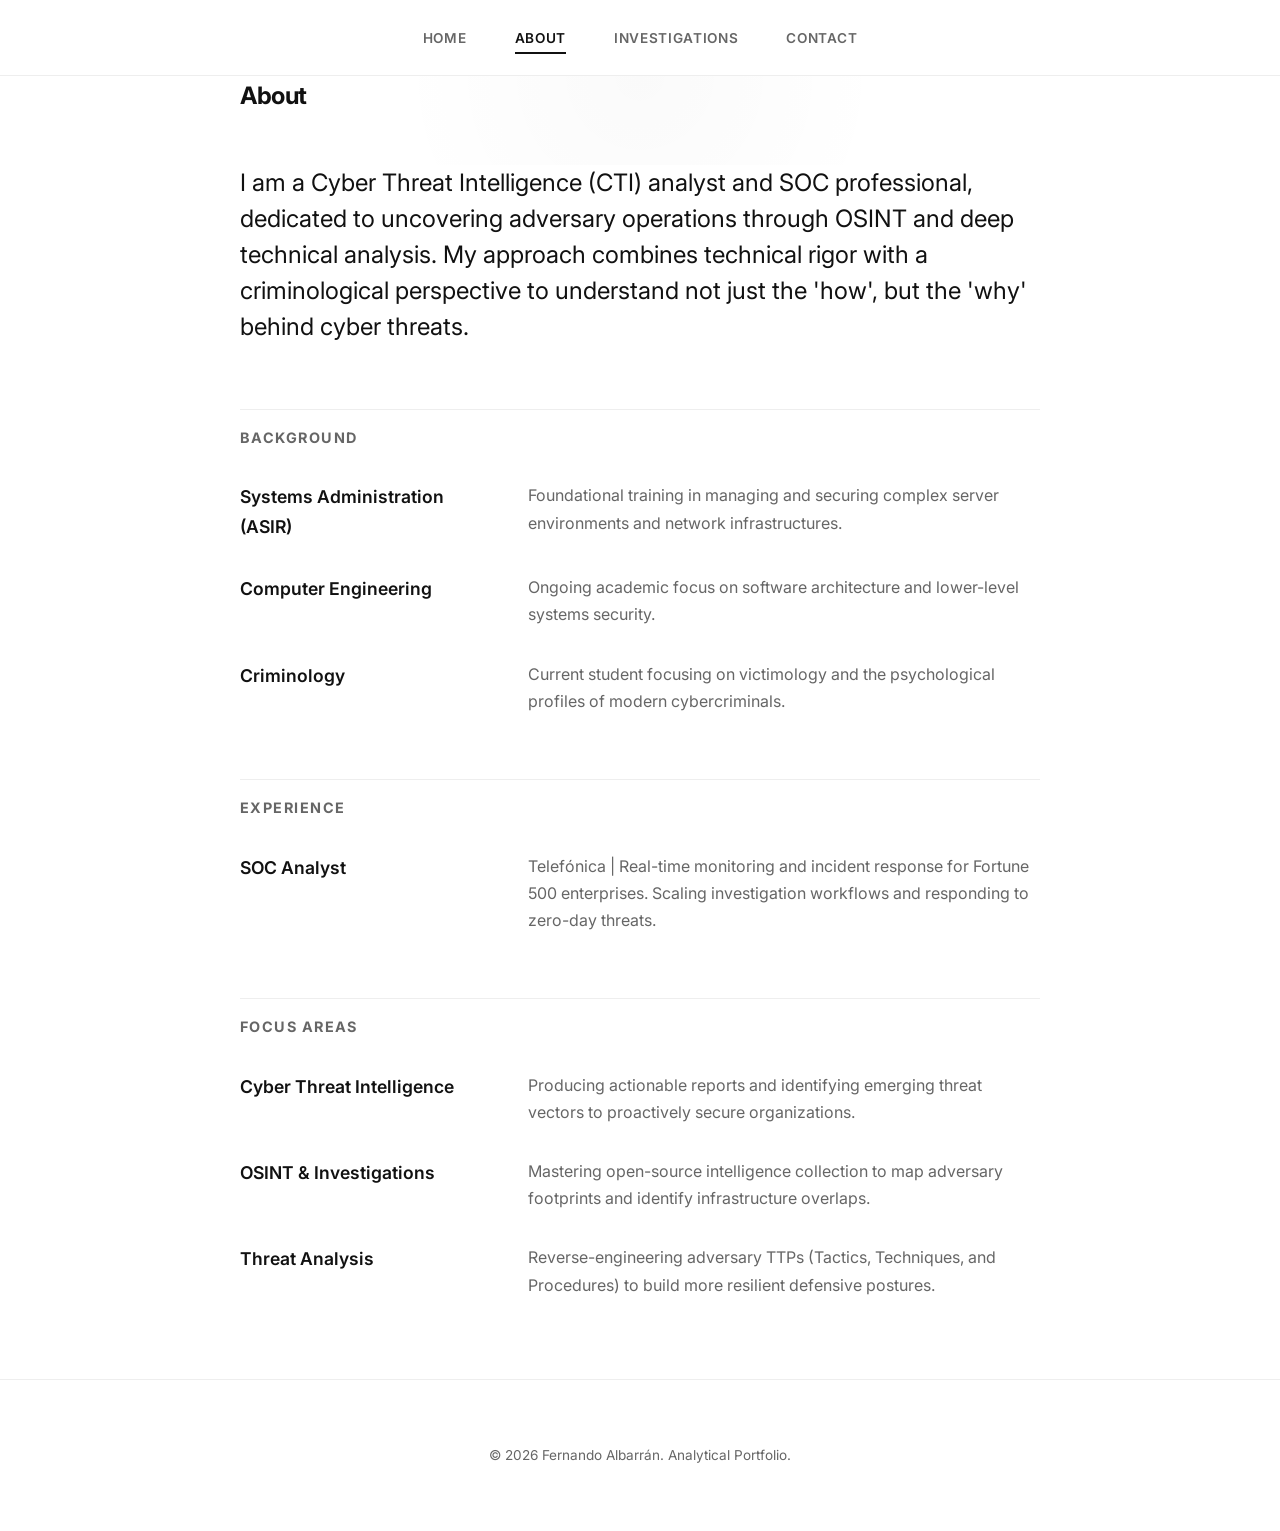
==== about.html @ e02181bc "Web inicial" ====
<!DOCTYPE html>
<html lang="en">
<head>
    <meta charset="UTF-8">
    <meta name="viewport" content="width=device-width, initial-scale=1.0">
    <title>About | Fernando Albarrán</title>
    <meta name="description" content="Fernando Albarrán is a specialized SOC Analyst and Cyber Threat Intelligence researcher.">
    <!-- Google Fonts: Inter -->
    <link rel="preconnect" href="https://fonts.googleapis.com">
    <link rel="preconnect" href="https://fonts.gstatic.com" crossorigin>
    <link href="https://fonts.googleapis.com/css2?family=Inter:wght@400;500;600;700&display=swap" rel="stylesheet">
    <link rel="stylesheet" href="styles.css">
</head>
<body>

<header>
    <nav>
        <div class="container">
            <ul>
                <li><a href="index.html">HOME</a></li>
                <li><a href="about.html" class="active">ABOUT</a></li>
                <li><a href="investigations.html">INVESTIGATIONS</a></li>
                <li><a href="contact.html">CONTACT</a></li>
            </ul>
        </div>
    </nav>
</header>

<main>
    <section class="container">
        <div class="about-content">
            <h1 class="hero" style="padding-top: 0; padding-bottom: 3rem; text-align: left;">About</h1>
            
            <p class="about-intro">
                I am a Cyber Threat Intelligence (CTI) analyst and SOC professional, dedicated to uncovering adversary operations through OSINT and deep technical analysis. My approach combines technical rigor with a criminological perspective to understand not just the 'how', but the 'why' behind cyber threats.
            </p>

            <div class="info-block">
                <h2>Background</h2>
                <div class="info-grid">
                    <div class="info-title">Systems Administration (ASIR)</div>
                    <div class="info-desc">Foundational training in managing and securing complex server environments and network infrastructures.</div>
                </div>
                <div class="info-grid">
                    <div class="info-title">Computer Engineering</div>
                    <div class="info-desc">Ongoing academic focus on software architecture and lower-level systems security.</div>
                </div>
                <div class="info-grid">
                    <div class="info-title">Criminology</div>
                    <div class="info-desc">Current student focusing on victimology and the psychological profiles of modern cybercriminals.</div>
                </div>
            </div>

            <div class="info-block">
                <h2>Experience</h2>
                <div class="info-grid">
                    <div class="info-title">SOC Analyst</div>
                    <div class="info-desc">Telefónica | Real-time monitoring and incident response for Fortune 500 enterprises. Scaling investigation workflows and responding to zero-day threats.</div>
                </div>
            </div>

            <div class="info-block">
                <h2>Focus Areas</h2>
                <div class="info-grid">
                    <div class="info-title">Cyber Threat Intelligence</div>
                    <div class="info-desc">Producing actionable reports and identifying emerging threat vectors to proactively secure organizations.</div>
                </div>
                <div class="info-grid">
                    <div class="info-title">OSINT & Investigations</div>
                    <div class="info-desc">Mastering open-source intelligence collection to map adversary footprints and identify infrastructure overlaps.</div>
                </div>
                <div class="info-grid">
                    <div class="info-title">Threat Analysis</div>
                    <div class="info-desc">Reverse-engineering adversary TTPs (Tactics, Techniques, and Procedures) to build more resilient defensive postures.</div>
                </div>
            </div>
        </div>
    </section>
</main>

<footer>
    <div class="container">
        <p>&copy; 2026 Fernando Albarrán. Analytical Portfolio.</p>
    </div>
</footer>

</body>
</html>
---- styles.css ----
/* CSS variables for consistent design */
:root {
  --font-primary: 'Inter', -apple-system, BlinkMacSystemFont, "Segoe UI", Roboto, sans-serif;
  --color-background: #ffffff;
  --color-surface: #fafafa;
  --color-border: #eeeeee;
  --color-text-main: #111111;
  --color-text-muted: #666666;
  --color-accent: #0056b3;
  --container-width: 1000px;
  --spacing-unit: 1.5rem;
}

/* Reset basics */
* {
  margin: 0;
  padding: 0;
  box-sizing: border-box;
}

body {
  font-family: var(--font-primary);
  background-color: var(--color-background);
  color: var(--color-text-main);
  line-height: 1.7;
  -webkit-font-smoothing: antialiased;
}

a {
  text-decoration: none;
  color: inherit;
  transition: opacity 0.2s ease;
}

h1, h2, h3, h4 {
  font-weight: 700;
  letter-spacing: -0.02em;
}

/* Layout */
.container {
  max-width: var(--container-width);
  margin: 0 auto;
  padding: 0 2rem;
}

section {
  padding: 5rem 0;
}

/* Navbar */
nav {
  position: sticky;
  top: 0;
  background-color: rgba(255, 255, 255, 0.9);
  backdrop-filter: blur(8px);
  z-index: 1000;
  border-bottom: 1px solid var(--color-border);
}

nav .container {
  display: flex;
  justify-content: center;
  align-items: center;
  padding: 1.5rem 2rem;
}

nav ul {
  list-style: none;
  display: flex;
  gap: 3rem;
}

nav ul li a {
  font-size: 0.85rem;
  font-weight: 600;
  text-transform: uppercase;
  letter-spacing: 0.05em;
  color: var(--color-text-muted);
  position: relative;
  padding: 0.5rem 0;
}

nav ul li a:hover,
nav ul li a.active {
  color: var(--color-text-main);
}

nav ul li a::after {
  content: '';
  position: absolute;
  bottom: 0;
  left: 0;
  width: 0;
  height: 2px;
  background-color: var(--color-text-main);
  transition: width 0.3s ease;
}

nav ul li a:hover::after,
nav ul li a.active::after {
  width: 100%;
}

/* Hero */
.hero {
  text-align: center;
  padding: 8rem 0 6rem 0;
  background: radial-gradient(circle at top, rgba(0, 0, 0, 0.02) 0%, rgba(255, 255, 255, 0) 60%);
}

.hero h1 {
  font-size: 3.5rem;
  margin-bottom: 0.5rem;
}

.hero p {
  font-size: 1.25rem;
  color: var(--color-text-muted);
  font-weight: 400;
}

/* Section Headlines */
.section-title {
  font-size: 1.75rem;
  margin-bottom: 3rem;
  text-align: center;
}

/* Cards (Latest Investigations) */
.grid {
  display: grid;
  grid-template-columns: repeat(auto-fit, minmax(300px, 1fr));
  gap: 2rem;
}

.card {
  background-color: var(--color-surface);
  border: 1px solid var(--color-border);
  padding: 2.5rem;
  border-radius: 4px;
  transition: transform 0.3s ease, box-shadow 0.3s ease;
  display: flex;
  flex-direction: column;
}

.card:hover {
  transform: translateY(-5px);
  box-shadow: 0 10px 30px rgba(0,0,0,0.05);
}

.card .label {
  font-size: 0.75rem;
  font-weight: 700;
  text-transform: uppercase;
  color: var(--color-text-muted);
  margin-bottom: 1rem;
}

.card h3 {
  font-size: 1.5rem;
  margin-bottom: 1rem;
}

.card p {
  color: var(--color-text-muted);
  margin-bottom: 2rem;
  font-size: 0.95rem;
  flex-grow: 1;
}

.card .btn-text {
  font-weight: 600;
  font-size: 0.9rem;
  display: flex;
  align-items: center;
  gap: 0.5rem;
}

/* Lists (Full list Page) */
.list-item {
  border-bottom: 1px solid var(--color-border);
  padding: 2rem 0;
  display: flex;
  justify-content: space-between;
  align-items: flex-start;
  gap: 2rem;
}

.list-item:first-child {
  padding-top: 0;
}

.list-item-content {
  flex: 1;
}

.list-item-meta {
  font-size: 0.85rem;
  color: var(--color-text-muted);
  margin-bottom: 0.5rem;
}

.list-item-title {
  font-size: 1.5rem;
  margin-bottom: 0.5rem;
}

.list-item-summary {
  color: var(--color-text-muted);
  max-width: 700px;
}

/* About Page Specifics */
.about-content {
  max-width: 800px;
  margin: 0 auto;
}

.about-intro {
  font-size: 1.5rem;
  margin-bottom: 4rem;
  line-height: 1.5;
}

.info-block {
  margin-bottom: 4rem;
}

.info-block h2 {
  font-size: 0.9rem;
  text-transform: uppercase;
  letter-spacing: 0.1em;
  color: var(--color-text-muted);
  margin-bottom: 2rem;
  border-top: 1px solid var(--color-border);
  padding-top: 1rem;
}

.info-grid {
  display: grid;
  grid-template-columns: 1fr 2fr;
  gap: 2rem;
  margin-bottom: 2rem;
}

.info-title {
  font-weight: 600;
  font-size: 1.1rem;
}

.info-desc {
  color: var(--color-text-muted);
}

/* Contact Page */
.contact-hero {
  text-align: center;
  padding: 8rem 0;
}

.contact-hero h1 {
  font-size: 3rem;
  margin-bottom: 1rem;
}

.links-grid {
  display: flex;
  justify-content: center;
  gap: 4rem;
  margin-top: 2rem;
}

.contact-link {
  font-size: 1.25rem;
  font-weight: 500;
  border-bottom: 1px solid transparent;
  padding-bottom: 2px;
}

.contact-link:hover {
  border-bottom-color: var(--color-text-main);
}

/* Footer */
footer {
  padding: 4rem 0;
  border-top: 1px solid var(--color-border);
  margin-top: 5rem;
  color: var(--color-text-muted);
  font-size: 0.85rem;
  text-align: center;
}

/* Utility */
.mb-4 { margin-bottom: 1rem; }
.mt-4 { margin-top: 1rem; }

/* Responsive */
@media (max-width: 768px) {
  .hero h1 { font-size: 2.5rem; }
  nav ul { gap: 1.5rem; }
  .grid { grid-template-columns: 1fr; }
  .info-grid { grid-template-columns: 1fr; gap: 0.5rem; }
  .list-item { flex-direction: column; gap: 1rem; }
  .links-grid { flex-direction: column; align-items: center; gap: 2rem; }
}
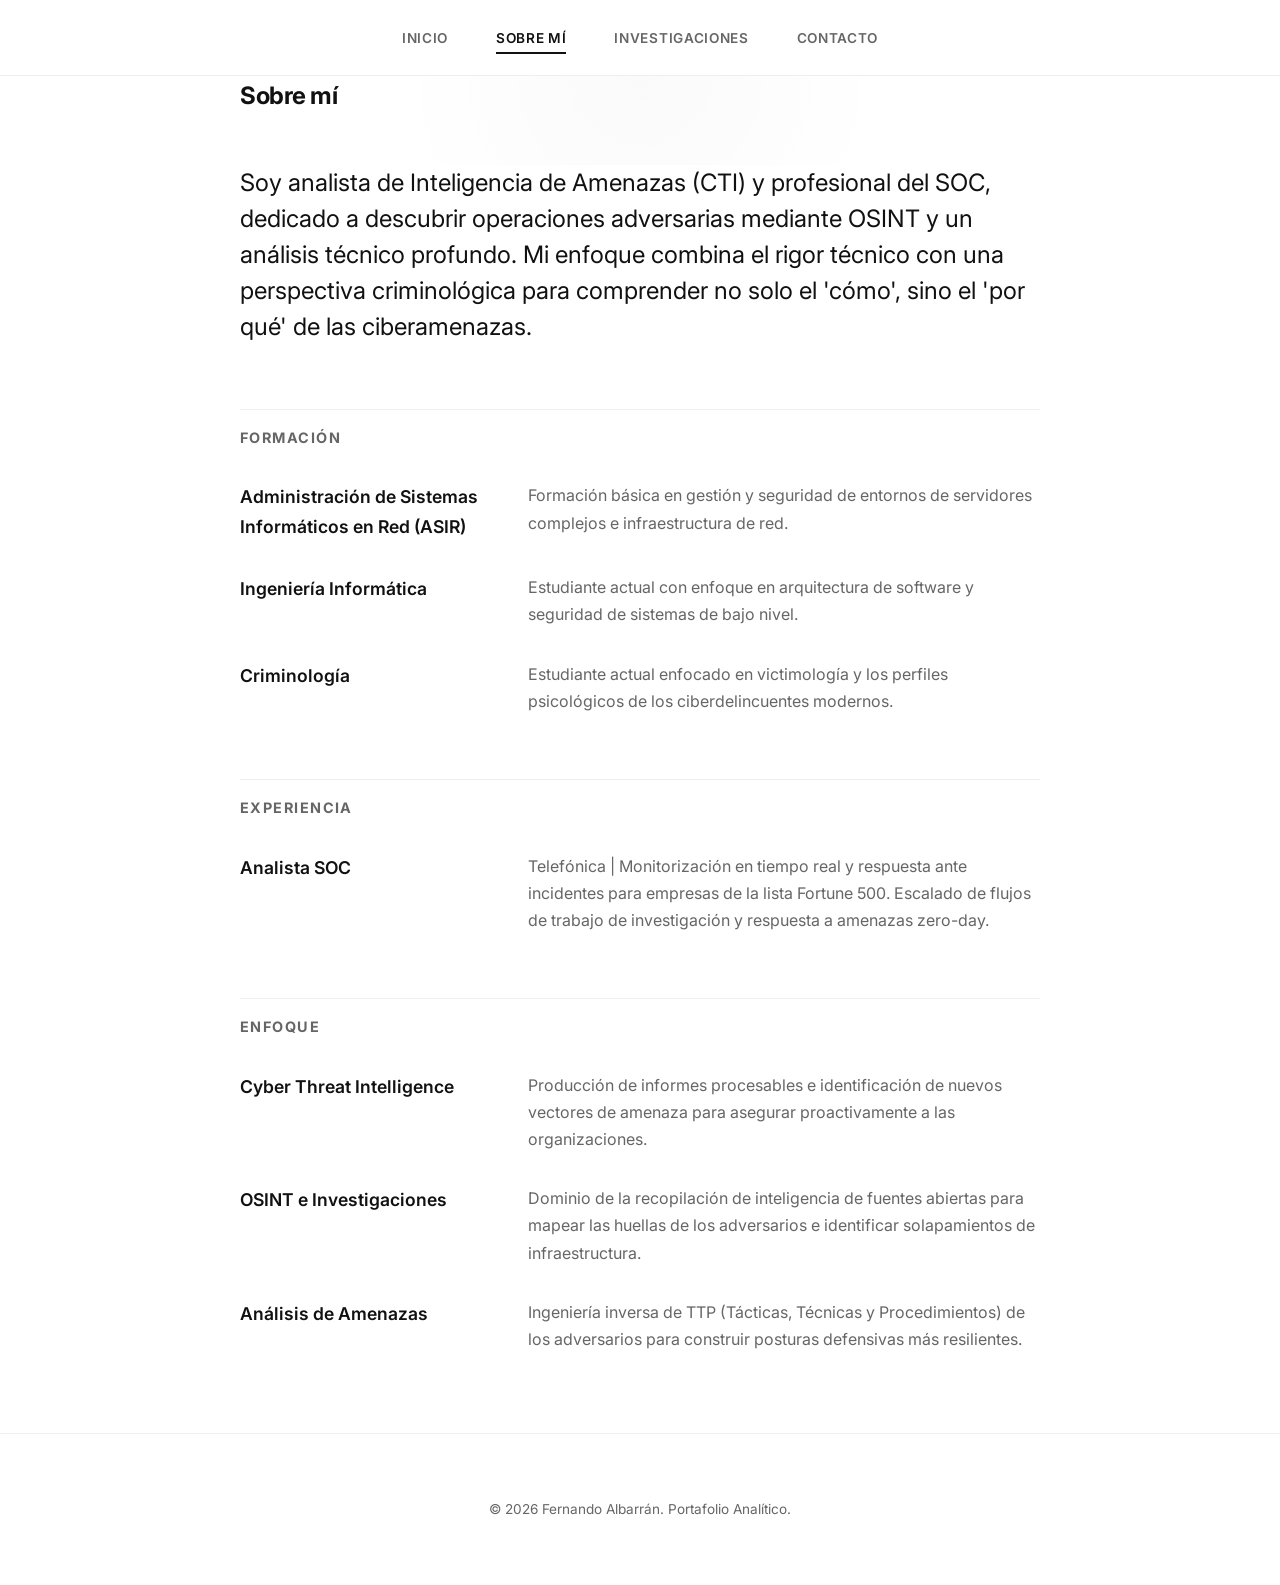
==== commit 17427e8b: "Initial" ====
--- a/about.html
+++ b/about.html
@@ -1,10 +1,10 @@
 <!DOCTYPE html>
-<html lang="en">
+<html lang="es">
 <head>
     <meta charset="UTF-8">
     <meta name="viewport" content="width=device-width, initial-scale=1.0">
-    <title>About | Fernando Albarrán</title>
-    <meta name="description" content="Fernando Albarrán is a specialized SOC Analyst and Cyber Threat Intelligence researcher.">
+    <title>Sobre mí | Fernando Albarrán</title>
+    <meta name="description" content="Fernando Albarrán es un Analista SOC especializado e investigador en Inteligencia de Amenazas.">
     <!-- Google Fonts: Inter -->
     <link rel="preconnect" href="https://fonts.googleapis.com">
     <link rel="preconnect" href="https://fonts.gstatic.com" crossorigin>
@@ -17,10 +17,10 @@
     <nav>
         <div class="container">
             <ul>
-                <li><a href="index.html">HOME</a></li>
-                <li><a href="about.html" class="active">ABOUT</a></li>
-                <li><a href="investigations.html">INVESTIGATIONS</a></li>
-                <li><a href="contact.html">CONTACT</a></li>
+                <li><a href="index.html">INICIO</a></li>
+                <li><a href="about.html" class="active">SOBRE MÍ</a></li>
+                <li><a href="investigations.html">INVESTIGACIONES</a></li>
+                <li><a href="contact.html">CONTACTO</a></li>
             </ul>
         </div>
     </nav>
@@ -29,49 +29,49 @@
 <main>
     <section class="container">
         <div class="about-content">
-            <h1 class="hero" style="padding-top: 0; padding-bottom: 3rem; text-align: left;">About</h1>
+            <h1 class="hero" style="padding-top: 0; padding-bottom: 3rem; text-align: left;">Sobre mí</h1>
             
             <p class="about-intro">
-                I am a Cyber Threat Intelligence (CTI) analyst and SOC professional, dedicated to uncovering adversary operations through OSINT and deep technical analysis. My approach combines technical rigor with a criminological perspective to understand not just the 'how', but the 'why' behind cyber threats.
+                Soy analista de Inteligencia de Amenazas (CTI) y profesional del SOC, dedicado a descubrir operaciones adversarias mediante OSINT y un análisis técnico profundo. Mi enfoque combina el rigor técnico con una perspectiva criminológica para comprender no solo el 'cómo', sino el 'por qué' de las ciberamenazas.
             </p>
 
             <div class="info-block">
-                <h2>Background</h2>
+                <h2>Formación</h2>
                 <div class="info-grid">
-                    <div class="info-title">Systems Administration (ASIR)</div>
-                    <div class="info-desc">Foundational training in managing and securing complex server environments and network infrastructures.</div>
+                    <div class="info-title">Administración de Sistemas Informáticos en Red (ASIR)</div>
+                    <div class="info-desc">Formación básica en gestión y seguridad de entornos de servidores complejos e infraestructura de red.</div>
                 </div>
                 <div class="info-grid">
-                    <div class="info-title">Computer Engineering</div>
-                    <div class="info-desc">Ongoing academic focus on software architecture and lower-level systems security.</div>
+                    <div class="info-title">Ingeniería Informática</div>
+                    <div class="info-desc">Estudiante actual con enfoque en arquitectura de software y seguridad de sistemas de bajo nivel.</div>
                 </div>
                 <div class="info-grid">
-                    <div class="info-title">Criminology</div>
-                    <div class="info-desc">Current student focusing on victimology and the psychological profiles of modern cybercriminals.</div>
+                    <div class="info-title">Criminología</div>
+                    <div class="info-desc">Estudiante actual enfocado en victimología y los perfiles psicológicos de los ciberdelincuentes modernos.</div>
                 </div>
             </div>
 
             <div class="info-block">
-                <h2>Experience</h2>
+                <h2>Experiencia</h2>
                 <div class="info-grid">
-                    <div class="info-title">SOC Analyst</div>
-                    <div class="info-desc">Telefónica | Real-time monitoring and incident response for Fortune 500 enterprises. Scaling investigation workflows and responding to zero-day threats.</div>
+                    <div class="info-title">Analista SOC</div>
+                    <div class="info-desc">Telefónica | Monitorización en tiempo real y respuesta ante incidentes para empresas de la lista Fortune 500. Escalado de flujos de trabajo de investigación y respuesta a amenazas zero-day.</div>
                 </div>
             </div>
 
             <div class="info-block">
-                <h2>Focus Areas</h2>
+                <h2>Enfoque</h2>
                 <div class="info-grid">
                     <div class="info-title">Cyber Threat Intelligence</div>
-                    <div class="info-desc">Producing actionable reports and identifying emerging threat vectors to proactively secure organizations.</div>
+                    <div class="info-desc">Producción de informes procesables e identificación de nuevos vectores de amenaza para asegurar proactivamente a las organizaciones.</div>
                 </div>
                 <div class="info-grid">
-                    <div class="info-title">OSINT & Investigations</div>
-                    <div class="info-desc">Mastering open-source intelligence collection to map adversary footprints and identify infrastructure overlaps.</div>
+                    <div class="info-title">OSINT e Investigaciones</div>
+                    <div class="info-desc">Dominio de la recopilación de inteligencia de fuentes abiertas para mapear las huellas de los adversarios e identificar solapamientos de infraestructura.</div>
                 </div>
                 <div class="info-grid">
-                    <div class="info-title">Threat Analysis</div>
-                    <div class="info-desc">Reverse-engineering adversary TTPs (Tactics, Techniques, and Procedures) to build more resilient defensive postures.</div>
+                    <div class="info-title">Análisis de Amenazas</div>
+                    <div class="info-desc">Ingeniería inversa de TTP (Tácticas, Técnicas y Procedimientos) de los adversarios para construir posturas defensivas más resilientes.</div>
                 </div>
             </div>
         </div>
@@ -80,7 +80,7 @@
 
 <footer>
     <div class="container">
-        <p>&copy; 2026 Fernando Albarrán. Analytical Portfolio.</p>
+        <p>&copy; 2026 Fernando Albarrán. Portafolio Analítico.</p>
     </div>
 </footer>
 
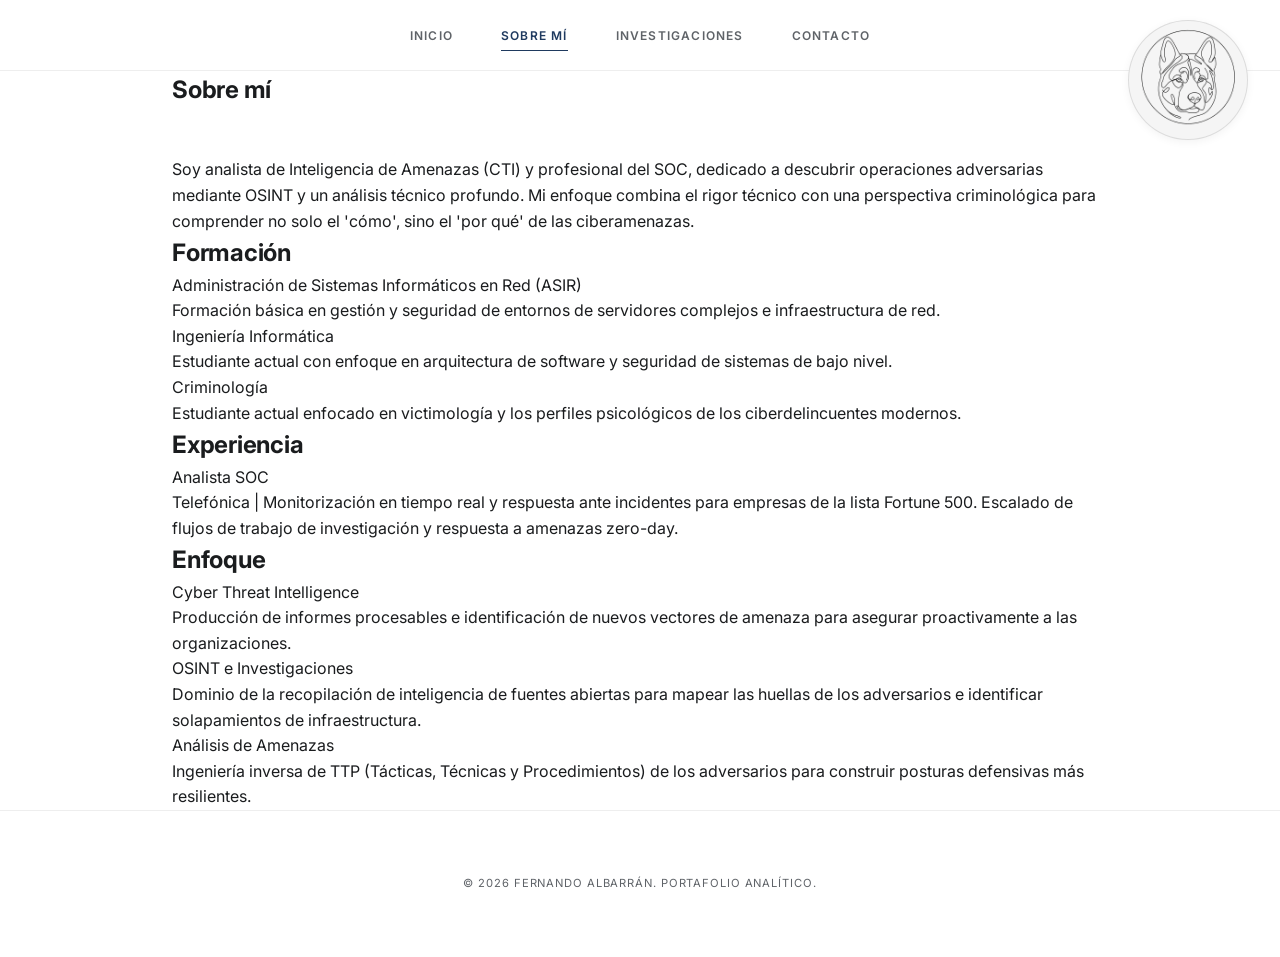
==== commit a5469771: "Página web" ====
--- a/about.html
+++ b/about.html
@@ -12,6 +12,10 @@
     <link rel="stylesheet" href="styles.css">
 </head>
 <body>
+
+    <div class="logo-wrapper">
+        <img src="logo.png" alt="Branding Logo" class="corner-logo">
+    </div>
 
 <header>
     <nav>
--- a/styles.css
+++ b/styles.css
@@ -1,307 +1,344 @@
-/* CSS variables for consistent design */
+/* Design System: Minimalist CTI Portfolio */
 :root {
-  --font-primary: 'Inter', -apple-system, BlinkMacSystemFont, "Segoe UI", Roboto, sans-serif;
-  --color-background: #ffffff;
-  --color-surface: #fafafa;
-  --color-border: #eeeeee;
-  --color-text-main: #111111;
-  --color-text-muted: #666666;
-  --color-accent: #0056b3;
-  --container-width: 1000px;
-  --spacing-unit: 1.5rem;
-}
-
-/* Reset basics */
+    --font-primary: 'Inter', -apple-system, BlinkMacSystemFont, "Segoe UI", Roboto, sans-serif;
+    --color-background: #ffffff;
+    --color-surface: #f9f9f9;
+    --color-border: #eeeeee;
+    --color-text-main: #1a1c1e;
+    --color-text-muted: #5f6368;
+    --color-accent: #1f3a5f; /* Dark Blue as requested */
+    --container-width: 1000px;
+    --transition-base: 0.3s cubic-bezier(0.165, 0.84, 0.44, 1);
+}
+
+/* Base Reset */
 * {
-  margin: 0;
-  padding: 0;
-  box-sizing: border-box;
+    margin: 0;
+    padding: 0;
+    box-sizing: border-box;
+}
+
+html {
+    scroll-behavior: smooth;
 }
 
 body {
-  font-family: var(--font-primary);
-  background-color: var(--color-background);
-  color: var(--color-text-main);
-  line-height: 1.7;
-  -webkit-font-smoothing: antialiased;
+    font-family: var(--font-primary);
+    background-color: var(--color-background);
+    color: var(--color-text-main);
+    line-height: 1.6;
+    -webkit-font-smoothing: antialiased;
+    min-height: 100vh;
+    display: flex;
+    flex-direction: column;
 }
 
 a {
-  text-decoration: none;
-  color: inherit;
-  transition: opacity 0.2s ease;
+    text-decoration: none;
+    color: inherit;
+    transition: var(--transition-base);
 }
 
 h1, h2, h3, h4 {
-  font-weight: 700;
-  letter-spacing: -0.02em;
-}
-
-/* Layout */
+    font-weight: 700;
+    letter-spacing: -0.01em;
+}
+
 .container {
-  max-width: var(--container-width);
-  margin: 0 auto;
-  padding: 0 2rem;
-}
-
-section {
-  padding: 5rem 0;
+    max-width: var(--container-width);
+    margin: 0 auto;
+    padding: 0 2rem;
+}
+
+main {
+    flex: 1 0 auto;
 }
 
 /* Navbar */
 nav {
-  position: sticky;
-  top: 0;
-  background-color: rgba(255, 255, 255, 0.9);
-  backdrop-filter: blur(8px);
-  z-index: 1000;
-  border-bottom: 1px solid var(--color-border);
+    position: sticky;
+    top: 0;
+    background-color: rgba(255, 255, 255, 0.9);
+    backdrop-filter: blur(10px);
+    z-index: 2000;
+    border-bottom: 1px solid var(--color-border);
 }
 
 nav .container {
-  display: flex;
-  justify-content: center;
-  align-items: center;
-  padding: 1.5rem 2rem;
+    display: flex;
+    justify-content: center;
+    align-items: center;
+    height: 70px;
 }
 
 nav ul {
-  list-style: none;
-  display: flex;
-  gap: 3rem;
+    list-style: none;
+    display: flex;
+    gap: 3rem;
 }
 
 nav ul li a {
-  font-size: 0.85rem;
-  font-weight: 600;
-  text-transform: uppercase;
-  letter-spacing: 0.05em;
-  color: var(--color-text-muted);
-  position: relative;
-  padding: 0.5rem 0;
+    font-size: 0.75rem;
+    font-weight: 600;
+    text-transform: uppercase;
+    letter-spacing: 0.1em;
+    color: var(--color-text-muted);
+    position: relative;
+    padding: 0.5rem 0;
 }
 
 nav ul li a:hover,
 nav ul li a.active {
-  color: var(--color-text-main);
+    color: var(--color-accent);
 }
 
 nav ul li a::after {
-  content: '';
-  position: absolute;
-  bottom: 0;
-  left: 0;
-  width: 0;
-  height: 2px;
-  background-color: var(--color-text-main);
-  transition: width 0.3s ease;
+    content: '';
+    position: absolute;
+    bottom: 0;
+    left: 0;
+    width: 0;
+    height: 1.5px;
+    background-color: var(--color-accent);
+    transition: var(--transition-base);
 }
 
 nav ul li a:hover::after,
 nav ul li a.active::after {
-  width: 100%;
-}
-
-/* Hero */
-.hero {
-  text-align: center;
-  padding: 8rem 0 6rem 0;
-  background: radial-gradient(circle at top, rgba(0, 0, 0, 0.02) 0%, rgba(255, 255, 255, 0) 60%);
-}
-
-.hero h1 {
-  font-size: 3.5rem;
-  margin-bottom: 0.5rem;
-}
-
-.hero p {
-  font-size: 1.25rem;
-  color: var(--color-text-muted);
-  font-weight: 400;
-}
-
-/* Section Headlines */
-.section-title {
-  font-size: 1.75rem;
-  margin-bottom: 3rem;
-  text-align: center;
-}
-
-/* Cards (Latest Investigations) */
-.grid {
-  display: grid;
-  grid-template-columns: repeat(auto-fit, minmax(300px, 1fr));
-  gap: 2rem;
-}
-
-.card {
-  background-color: var(--color-surface);
-  border: 1px solid var(--color-border);
-  padding: 2.5rem;
-  border-radius: 4px;
-  transition: transform 0.3s ease, box-shadow 0.3s ease;
-  display: flex;
-  flex-direction: column;
-}
-
-.card:hover {
-  transform: translateY(-5px);
-  box-shadow: 0 10px 30px rgba(0,0,0,0.05);
-}
-
-.card .label {
-  font-size: 0.75rem;
-  font-weight: 700;
-  text-transform: uppercase;
-  color: var(--color-text-muted);
-  margin-bottom: 1rem;
-}
-
-.card h3 {
-  font-size: 1.5rem;
-  margin-bottom: 1rem;
-}
-
-.card p {
-  color: var(--color-text-muted);
-  margin-bottom: 2rem;
-  font-size: 0.95rem;
-  flex-grow: 1;
-}
-
-.card .btn-text {
-  font-weight: 600;
-  font-size: 0.9rem;
+    width: 100%;
+}
+
+/* =========================================================================
+   CRITICAL: LOGO STYLES (DO NOT TOUCH PER USER REQUEST)
+   ========================================================================= */
+.logo-wrapper {
+  position: absolute;
+  top: 1.25rem;
+  right: 2rem;
+  width: 120px;
+  height: 120px;
+  border-radius: 50%;
+  overflow: hidden;
   display: flex;
   align-items: center;
-  gap: 0.5rem;
-}
-
-/* Lists (Full list Page) */
-.list-item {
-  border-bottom: 1px solid var(--color-border);
-  padding: 2rem 0;
-  display: flex;
-  justify-content: space-between;
-  align-items: flex-start;
-  gap: 2rem;
-}
-
-.list-item:first-child {
-  padding-top: 0;
-}
-
-.list-item-content {
-  flex: 1;
-}
-
-.list-item-meta {
-  font-size: 0.85rem;
-  color: var(--color-text-muted);
-  margin-bottom: 0.5rem;
-}
-
-.list-item-title {
-  font-size: 1.5rem;
-  margin-bottom: 0.5rem;
-}
-
-.list-item-summary {
-  color: var(--color-text-muted);
-  max-width: 700px;
-}
-
-/* About Page Specifics */
-.about-content {
-  max-width: 800px;
-  margin: 0 auto;
-}
-
-.about-intro {
-  font-size: 1.5rem;
-  margin-bottom: 4rem;
-  line-height: 1.5;
-}
-
-.info-block {
-  margin-bottom: 4rem;
-}
-
-.info-block h2 {
-  font-size: 0.9rem;
-  text-transform: uppercase;
-  letter-spacing: 0.1em;
-  color: var(--color-text-muted);
-  margin-bottom: 2rem;
-  border-top: 1px solid var(--color-border);
-  padding-top: 1rem;
-}
-
-.info-grid {
-  display: grid;
-  grid-template-columns: 1fr 2fr;
-  gap: 2rem;
-  margin-bottom: 2rem;
-}
-
-.info-title {
-  font-weight: 600;
-  font-size: 1.1rem;
-}
-
-.info-desc {
-  color: var(--color-text-muted);
-}
-
-/* Contact Page */
-.contact-hero {
-  text-align: center;
-  padding: 8rem 0;
-}
-
-.contact-hero h1 {
-  font-size: 3rem;
-  margin-bottom: 1rem;
-}
-
-.links-grid {
-  display: flex;
   justify-content: center;
-  gap: 4rem;
-  margin-top: 2rem;
-}
-
-.contact-link {
-  font-size: 1.25rem;
-  font-weight: 500;
-  border-bottom: 1px solid transparent;
-  padding-bottom: 2px;
-}
-
-.contact-link:hover {
-  border-bottom-color: var(--color-text-main);
+  background-color: #f5f5f5;
+  border: 1px solid rgba(0,0,0,0.1);
+  box-shadow: 0 2px 8px rgba(0,0,0,0.05);
+  z-index: 2500;
+  transition: transform 0.2s ease;
+}
+
+.logo-wrapper:hover {
+  transform: scale(1.05);
+}
+
+.corner-logo {
+  width: 100%;
+  height: 100%;
+  object-fit: cover;
+  display: block;
+  mix-blend-mode: multiply; /* Removes white background from line art */
+}
+/* ========================================================================= */
+
+/* Hero Section */
+.hero-wrapper {
+    background: linear-gradient(180deg, #ffffff 0%, #fdfdfd 100%);
+    border-bottom: 1px solid var(--color-border);
+    padding: 5rem 0;
+}
+
+.hero {
+    text-align: center;
+}
+
+.hero-name {
+    font-size: 3.25rem;
+    font-weight: 800;
+    margin-bottom: 0.25rem;
+    color: var(--color-text-main);
+    letter-spacing: -0.03em;
+}
+
+.hero-subtitle {
+    font-size: 1.25rem;
+    font-weight: 500;
+    color: var(--color-accent);
+    margin-bottom: 1.5rem;
+    letter-spacing: 0.02em;
+}
+
+.hero-description {
+    max-width: 620px;
+    margin: 0 auto 2.5rem auto;
+    font-size: 1.05rem;
+    color: var(--color-text-muted);
+    line-height: 1.8;
+}
+
+/* Specialization Section */
+.specialization-section {
+    padding: 4rem 0;
+    border-bottom: 1px solid var(--color-border);
+}
+
+.specialization-grid {
+    display: grid;
+    grid-template-columns: repeat(3, 1fr);
+    gap: 3rem;
+    text-align: center;
+}
+
+.spec-title {
+    font-size: 0.8rem;
+    font-weight: 700;
+    color: var(--color-accent);
+    margin-bottom: 1rem;
+    letter-spacing: 0.15em;
+    text-transform: uppercase;
+}
+
+.spec-text {
+    font-size: 0.9rem;
+    color: var(--color-text-muted);
+    line-height: 1.6;
+    max-width: 250px;
+    margin: 0 auto;
+}
+
+/* Investigations Section */
+.investigations-wrapper {
+    background-color: var(--color-surface);
+    padding: 6rem 0;
+}
+
+.section-title {
+    font-size: 1.1rem;
+    font-weight: 700;
+    margin-bottom: 4rem;
+    text-align: center;
+    text-transform: uppercase;
+    letter-spacing: 0.15em;
+    color: var(--color-text-muted);
+    opacity: 0.8;
+}
+
+/* Grid & Cards */
+.grid {
+    display: grid;
+    grid-template-columns: repeat(auto-fit, minmax(300px, 1fr));
+    gap: 2.5rem;
+}
+
+.card {
+    background-color: #ffffff;
+    border: 1px solid var(--color-border);
+    padding: 2.5rem;
+    border-radius: 6px;
+    transition: var(--transition-base);
+    display: flex;
+    flex-direction: column;
+    box-shadow: 0 2px 4px rgba(0,0,0,0.01);
+}
+
+.card:hover {
+    transform: translateY(-5px);
+    box-shadow: 0 10px 30px rgba(0,0,0,0.05);
+    border-color: #e0e0e0;
+}
+
+.card-category {
+    font-size: 0.7rem;
+    font-weight: 700;
+    text-transform: uppercase;
+    color: var(--color-accent);
+    margin-bottom: 1.25rem;
+    letter-spacing: 0.12em;
+}
+
+.card-title {
+    font-size: 1.4rem;
+    margin-bottom: 1.25rem;
+    line-height: 1.35;
+    color: var(--color-text-main);
+}
+
+.card-description {
+    color: var(--color-text-muted);
+    font-size: 0.95rem;
+    margin-bottom: 2.5rem;
+    flex-grow: 1;
+    line-height: 1.6;
+}
+
+.card-link {
+    font-size: 0.85rem;
+    font-weight: 600;
+    color: var(--color-accent);
+    display: flex;
+    align-items: center;
+    gap: 0.5rem;
+}
+
+.card-link:hover {
+    gap: 0.75rem;
+}
+
+/* Button CTA */
+.btn-primary {
+    display: inline-block;
+    padding: 0.9rem 2.2rem;
+    background-color: transparent;
+    border: 1.5px solid var(--color-accent);
+    color: var(--color-accent);
+    font-size: 0.85rem;
+    font-weight: 600;
+    text-transform: uppercase;
+    letter-spacing: 0.1em;
+    border-radius: 4px;
+    transition: var(--transition-base);
+    cursor: pointer;
+}
+
+.btn-primary:hover {
+    background-color: var(--color-accent);
+    color: #ffffff;
+    box-shadow: 0 4px 12px rgba(31, 58, 95, 0.15);
 }
 
 /* Footer */
 footer {
-  padding: 4rem 0;
-  border-top: 1px solid var(--color-border);
-  margin-top: 5rem;
-  color: var(--color-text-muted);
-  font-size: 0.85rem;
-  text-align: center;
-}
-
-/* Utility */
-.mb-4 { margin-bottom: 1rem; }
-.mt-4 { margin-top: 1rem; }
-
-/* Responsive */
+    padding: 4rem 0;
+    border-top: 1px solid var(--color-border);
+    text-align: center;
+    background-color: #ffffff;
+}
+
+footer p {
+    font-size: 0.7rem;
+    color: var(--color-text-muted);
+    text-transform: uppercase;
+    letter-spacing: 0.08em;
+}
+
+/* Responsive Overrides */
 @media (max-width: 768px) {
-  .hero h1 { font-size: 2.5rem; }
-  nav ul { gap: 1.5rem; }
-  .grid { grid-template-columns: 1fr; }
-  .info-grid { grid-template-columns: 1fr; gap: 0.5rem; }
-  .list-item { flex-direction: column; gap: 1rem; }
-  .links-grid { flex-direction: column; align-items: center; gap: 2rem; }
-}
+    .container { padding: 0 1.5rem; }
+    .hero-name { font-size: 2.5rem; }
+    .hero-subtitle { font-size: 1.1rem; }
+    .specialization-grid {
+        grid-template-columns: 1fr;
+        gap: 2.5rem;
+    }
+    .spec-text { max-width: 100%; }
+    
+    /* CRITICAL: LOGO MOBILE STYLES (DO NOT TOUCH PER USER REQUEST) */
+    .logo-wrapper { width: 80px; height: 80px; top: 1rem; right: 1rem; }
+    .corner-logo { width: 100%; height: 100%; object-fit: cover; }
+    
+    nav ul { gap: 1.5rem; }
+    nav ul li a { font-size: 0.65rem; }
+    .investigations-wrapper { padding: 4rem 0; }
+    .card { padding: 2rem; }
+}
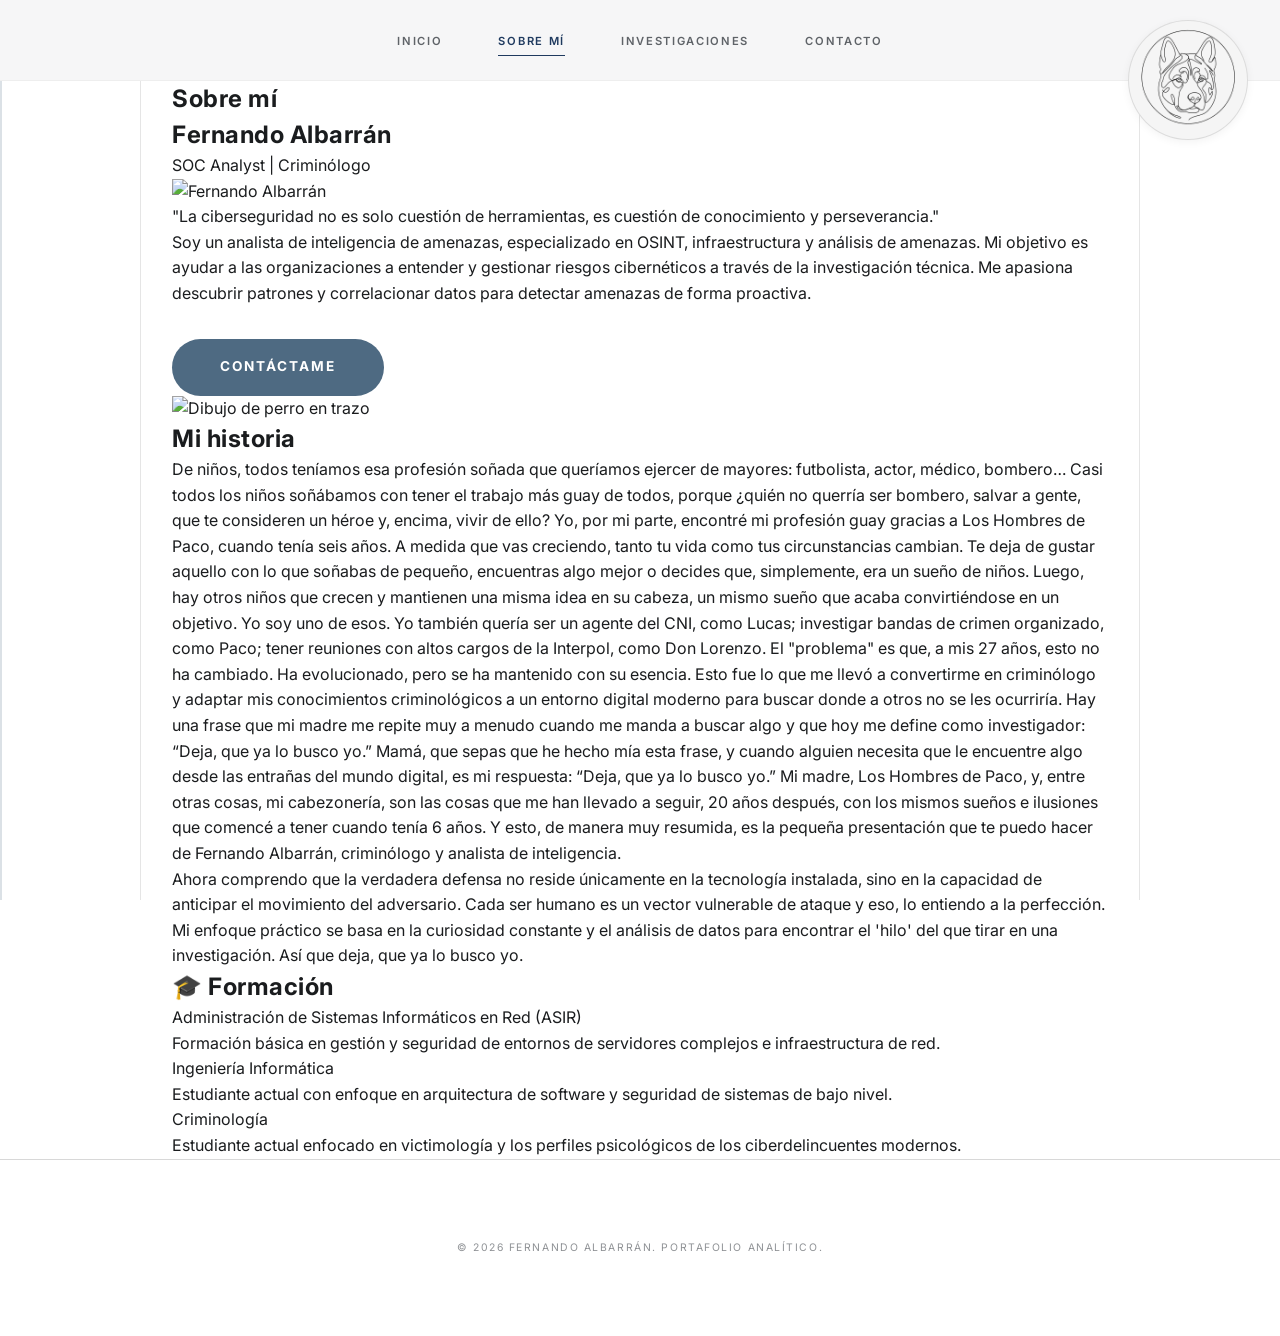
==== commit c63097ad: "about.html" ====
--- a/about.html
+++ b/about.html
@@ -1,92 +1,158 @@
 <!DOCTYPE html>
 <html lang="es">
+
 <head>
     <meta charset="UTF-8">
     <meta name="viewport" content="width=device-width, initial-scale=1.0">
     <title>Sobre mí | Fernando Albarrán</title>
-    <meta name="description" content="Fernando Albarrán es un Analista SOC especializado e investigador en Inteligencia de Amenazas.">
+    <meta name="description"
+        content="Fernando Albarrán es un Analista SOC especializado e investigador en Inteligencia de Amenazas.">
     <!-- Google Fonts: Inter -->
     <link rel="preconnect" href="https://fonts.googleapis.com">
     <link rel="preconnect" href="https://fonts.gstatic.com" crossorigin>
-    <link href="https://fonts.googleapis.com/css2?family=Inter:wght@400;500;600;700&display=swap" rel="stylesheet">
+    <link href="https://fonts.googleapis.com/css2?family=Inter:wght@400;500;600;700;800&display=swap" rel="stylesheet">
     <link rel="stylesheet" href="styles.css">
 </head>
+
 <body>
 
-    <div class="logo-wrapper">
+    <div class="sidebar-accent"></div>
+
+    <div class="logo-wrapper logo-left">
         <img src="logo.png" alt="Branding Logo" class="corner-logo">
     </div>
 
-<header>
-    <nav>
-        <div class="container">
-            <ul>
-                <li><a href="index.html">INICIO</a></li>
-                <li><a href="about.html" class="active">SOBRE MÍ</a></li>
-                <li><a href="investigations.html">INVESTIGACIONES</a></li>
-                <li><a href="contact.html">CONTACTO</a></li>
-            </ul>
-        </div>
-    </nav>
-</header>
+    <header>
+        <nav>
+            <div class="container">
+                <ul>
+                    <li><a href="index.html">INICIO</a></li>
+                    <li><a href="about.html" class="active">SOBRE MÍ</a></li>
+                    <li><a href="investigations.html">INVESTIGACIONES</a></li>
+                    <li><a href="contact.html">CONTACTO</a></li>
+                </ul>
+            </div>
+        </nav>
+    </header>
 
-<main>
-    <section class="container">
-        <div class="about-content">
-            <h1 class="hero" style="padding-top: 0; padding-bottom: 3rem; text-align: left;">Sobre mí</h1>
-            
-            <p class="about-intro">
-                Soy analista de Inteligencia de Amenazas (CTI) y profesional del SOC, dedicado a descubrir operaciones adversarias mediante OSINT y un análisis técnico profundo. Mi enfoque combina el rigor técnico con una perspectiva criminológica para comprender no solo el 'cómo', sino el 'por qué' de las ciberamenazas.
-            </p>
-
-            <div class="info-block">
-                <h2>Formación</h2>
-                <div class="info-grid">
-                    <div class="info-title">Administración de Sistemas Informáticos en Red (ASIR)</div>
-                    <div class="info-desc">Formación básica en gestión y seguridad de entornos de servidores complejos e infraestructura de red.</div>
-                </div>
-                <div class="info-grid">
-                    <div class="info-title">Ingeniería Informática</div>
-                    <div class="info-desc">Estudiante actual con enfoque en arquitectura de software y seguridad de sistemas de bajo nivel.</div>
-                </div>
-                <div class="info-grid">
-                    <div class="info-title">Criminología</div>
-                    <div class="info-desc">Estudiante actual enfocado en victimología y los perfiles psicológicos de los ciberdelincuentes modernos.</div>
+    <main>
+        <section class="about-hero-wrapper">
+            <div class="container">
+                <h1 class="hero-title">Sobre mí</h1>
+                <div class="hero-name-block">
+                    <h2 class="profile-name">Fernando Albarrán</h2>
+                    <p class="profile-role">SOC Analyst | Criminólogo</p>
                 </div>
             </div>
+        </section>
 
-            <div class="info-block">
-                <h2>Experiencia</h2>
-                <div class="info-grid">
-                    <div class="info-title">Analista SOC</div>
-                    <div class="info-desc">Telefónica | Monitorización en tiempo real y respuesta ante incidentes para empresas de la lista Fortune 500. Escalado de flujos de trabajo de investigación y respuesta a amenazas zero-day.</div>
+        <section class="profile-section">
+            <div class="container">
+                <div class="profile-card">
+                    <div class="profile-photo-container">
+                        <img src="perfil.jpg" alt="Fernando Albarrán" class="profile-img">
+                    </div>
+                    <div class="profile-info">
+                        <div class="quote-container">
+                            <p class="profile-quote">
+                                "La ciberseguridad no es solo cuestión de herramientas, es cuestión de conocimiento y
+                                perseverancia."
+                            </p>
+                        </div>
+                        <p class="profile-desc">
+                            Soy un analista de inteligencia de amenazas, especializado en OSINT, infraestructura y
+                            análisis de amenazas. Mi objetivo es ayudar a las organizaciones a entender y gestionar
+                            riesgos cibernéticos a través de la investigación técnica. Me apasiona descubrir patrones y
+                            correlacionar datos para detectar amenazas de forma proactiva.
+                        </p>
+                        <a href="contact.html" class="btn-primary"
+                            style="margin-top: 2rem; border-radius: 50px;">Contáctame</a>
+                    </div>
+                    <div class="profile-dog-container">
+                        <img src="perro.png" alt="Dibujo de perro en trazo" class="profile-dog-img">
+                    </div>
                 </div>
             </div>
+        </section>
 
-            <div class="info-block">
-                <h2>Enfoque</h2>
-                <div class="info-grid">
-                    <div class="info-title">Cyber Threat Intelligence</div>
-                    <div class="info-desc">Producción de informes procesables e identificación de nuevos vectores de amenaza para asegurar proactivamente a las organizaciones.</div>
-                </div>
-                <div class="info-grid">
-                    <div class="info-title">OSINT e Investigaciones</div>
-                    <div class="info-desc">Dominio de la recopilación de inteligencia de fuentes abiertas para mapear las huellas de los adversarios e identificar solapamientos de infraestructura.</div>
-                </div>
-                <div class="info-grid">
-                    <div class="info-title">Análisis de Amenazas</div>
-                    <div class="info-desc">Ingeniería inversa de TTP (Tácticas, Técnicas y Procedimientos) de los adversarios para construir posturas defensivas más resilientes.</div>
+        <section class="story-section">
+            <div class="container">
+                <div class="story-content">
+                    <h2 class="story-title">Mi historia</h2>
+                    <p class="story-text">
+                        De niños, todos teníamos esa profesión soñada que queríamos ejercer de mayores: futbolista,
+                        actor, médico, bombero… Casi todos los niños soñábamos con tener el trabajo más guay de todos,
+                        porque ¿quién no querría ser bombero, salvar a gente, que te consideren un héroe y, encima,
+                        vivir de ello?
+                        Yo, por mi parte, encontré mi profesión guay gracias a Los Hombres de Paco, cuando tenía seis
+                        años.
+
+                        A medida que vas creciendo, tanto tu vida como tus circunstancias cambian. Te deja de gustar
+                        aquello con lo que soñabas de pequeño, encuentras algo mejor o decides que, simplemente, era un
+                        sueño de niños. Luego, hay otros niños que crecen y mantienen una misma idea en su cabeza, un
+                        mismo sueño que acaba convirtiéndose en un objetivo. Yo soy uno de esos.
+                        Yo también quería ser un agente del CNI, como Lucas; investigar bandas de crimen organizado,
+                        como Paco; tener reuniones con altos cargos de la Interpol, como Don Lorenzo. El "problema" es
+                        que, a mis 27 años, esto no ha cambiado. Ha evolucionado, pero se ha mantenido con su esencia.
+
+                        Esto fue lo que me llevó a convertirme en criminólogo y adaptar mis conocimientos criminológicos
+                        a un entorno digital moderno para buscar donde a otros no se les ocurriría.
+
+                        Hay una frase que mi madre me repite muy a menudo cuando me manda a buscar algo y que hoy me
+                        define como investigador: “Deja, que ya lo busco yo.”
+                        Mamá, que sepas que he hecho mía esta frase, y cuando alguien necesita que le encuentre algo
+                        desde las entrañas del mundo digital, es mi respuesta: “Deja, que ya lo busco yo.”
+
+                        Mi madre, Los Hombres de Paco, y, entre otras cosas, mi cabezonería, son las cosas que me han
+                        llevado a seguir, 20 años después, con los mismos sueños e ilusiones que comencé a tener cuando
+                        tenía 6 años. Y esto, de manera muy resumida, es la pequeña presentación que te puedo hacer de
+                        Fernando Albarrán, criminólogo y analista de inteligencia.
+                    </p>
+                    <p class="story-text">
+                        Ahora comprendo que la verdadera defensa no reside únicamente en la tecnología instalada, sino
+                        en la
+                        capacidad de anticipar el movimiento del adversario. Cada ser humano es un vector vulnerable de
+                        ataque y eso, lo entiendo a la perfección.
+                        Mi enfoque práctico se basa en la curiosidad constante y el análisis de datos para encontrar el
+                        'hilo' del que tirar en
+                        una investigación. Así que deja, que ya lo busco yo.
+                    </p>
                 </div>
             </div>
+        </section>
+
+        <section class="about-content-wrapper">
+            <div class="container">
+                <div class="info-block info-card">
+                    <h2 class="section-subtitle"><span>🎓</span> Formación</h2>
+                    <div class="info-grid">
+                        <div class="info-title">Administración de Sistemas Informáticos en Red (ASIR)</div>
+                        <div class="info-desc">Formación básica en gestión y seguridad de entornos de servidores
+                            complejos e infraestructura de red.</div>
+                    </div>
+                    <div class="info-grid-divider"></div>
+                    <div class="info-grid">
+                        <div class="info-title">Ingeniería Informática</div>
+                        <div class="info-desc">Estudiante actual con enfoque en arquitectura de software y seguridad de
+                            sistemas de bajo nivel.</div>
+                    </div>
+                    <div class="info-grid-divider"></div>
+                    <div class="info-grid">
+                        <div class="info-title">Criminología</div>
+                        <div class="info-desc">Estudiante actual enfocado en victimología y los perfiles psicológicos de
+                            los ciberdelincuentes modernos.</div>
+                    </div>
+                </div>
+            </div>
+        </section>
+    </main>
+
+    <footer>
+        <div class="container">
+            <p>&copy; 2026 Fernando Albarrán. Portafolio Analítico.</p>
         </div>
-    </section>
-</main>
-
-<footer>
-    <div class="container">
-        <p>&copy; 2026 Fernando Albarrán. Portafolio Analítico.</p>
-    </div>
-</footer>
+    </footer>
 
 </body>
+
 </html>
--- a/styles.css
+++ b/styles.css
@@ -2,13 +2,13 @@
 :root {
     --font-primary: 'Inter', -apple-system, BlinkMacSystemFont, "Segoe UI", Roboto, sans-serif;
     --color-background: #ffffff;
-    --color-surface: #f9f9f9;
+    --color-surface: #f8f9fa; /* More structured grey */
     --color-border: #eeeeee;
     --color-text-main: #1a1c1e;
     --color-text-muted: #5f6368;
-    --color-accent: #1f3a5f; /* Dark Blue as requested */
+    --color-accent: #1f3a5f; /* Deep Navy Blue - Professional & Technical */
     --container-width: 1000px;
-    --transition-base: 0.3s cubic-bezier(0.165, 0.84, 0.44, 1);
+    --transition-base: 0.3s cubic-bezier(0.25, 0.46, 0.45, 0.94);
 }
 
 /* Base Reset */
@@ -31,6 +31,39 @@
     min-height: 100vh;
     display: flex;
     flex-direction: column;
+    overflow-x: hidden;
+    position: relative;
+}
+
+/* Vertical Framing Elements */
+body::before,
+body::after {
+    content: '';
+    position: fixed;
+    top: 0;
+    bottom: 0;
+    width: 1px;
+    background-color: #E5E5E5; /* More solid grey as requested */
+    z-index: -1;
+}
+
+body::before {
+    left: calc(50% - 500px); 
+}
+
+body::after {
+    right: calc(50% - 500px);
+}
+
+.sidebar-accent {
+    position: fixed;
+    top: 0;
+    bottom: 0;
+    left: 0;
+    width: 2px; /* Thinner sidebar as requested */
+    background-color: #4E6A82;
+    opacity: 0.2;
+    z-index: 10;
 }
 
 a {
@@ -39,9 +72,10 @@
     transition: var(--transition-base);
 }
 
-h1, h2, h3, h4 {
-    font-weight: 700;
-    letter-spacing: -0.01em;
+h1, h2, h3 {
+    font-weight: 700;
+    line-height: 1.5;
+    letter-spacing: 0.5px;
 }
 
 .container {
@@ -58,8 +92,8 @@
 nav {
     position: sticky;
     top: 0;
-    background-color: rgba(255, 255, 255, 0.9);
-    backdrop-filter: blur(10px);
+    background-color: rgba(246, 246, 247, 0.98); /* Subtle grayish tone */
+    backdrop-filter: blur(12px);
     z-index: 2000;
     border-bottom: 1px solid var(--color-border);
 }
@@ -68,20 +102,20 @@
     display: flex;
     justify-content: center;
     align-items: center;
-    height: 70px;
+    height: 80px; /* Slightly more breathing room */
 }
 
 nav ul {
     list-style: none;
     display: flex;
-    gap: 3rem;
+    gap: 3.5rem;
 }
 
 nav ul li a {
-    font-size: 0.75rem;
+    font-size: 0.7rem;
     font-weight: 600;
     text-transform: uppercase;
-    letter-spacing: 0.1em;
+    letter-spacing: 0.15em;
     color: var(--color-text-muted);
     position: relative;
     padding: 0.5rem 0;
@@ -144,9 +178,9 @@
 
 /* Hero Section */
 .hero-wrapper {
-    background: linear-gradient(180deg, #ffffff 0%, #fdfdfd 100%);
+    background-color: #ffffff;
     border-bottom: 1px solid var(--color-border);
-    padding: 5rem 0;
+    padding: 8rem 0; /* More vertical presence */
 }
 
 .hero {
@@ -154,74 +188,119 @@
 }
 
 .hero-name {
-    font-size: 3.25rem;
+    font-size: 3.5rem;
     font-weight: 800;
-    margin-bottom: 0.25rem;
+    margin-bottom: 0.5rem;
     color: var(--color-text-main);
-    letter-spacing: -0.03em;
+    letter-spacing: -0.04em;
 }
 
 .hero-subtitle {
-    font-size: 1.25rem;
-    font-weight: 500;
+    font-size: 1.1rem;
+    font-weight: 600;
     color: var(--color-accent);
-    margin-bottom: 1.5rem;
-    letter-spacing: 0.02em;
+    margin-bottom: 2rem;
+    letter-spacing: 0.1em;
+    text-transform: uppercase;
 }
 
 .hero-description {
-    max-width: 620px;
-    margin: 0 auto 2.5rem auto;
-    font-size: 1.05rem;
+    max-width: 580px;
+    margin: 1.5rem auto 2rem auto; /* Reduced bottom margin to button */
+    font-size: 1.1rem;
     color: var(--color-text-muted);
     line-height: 1.8;
 }
 
 /* Specialization Section */
 .specialization-section {
-    padding: 4rem 0;
-    border-bottom: 1px solid var(--color-border);
+    padding: 6rem 0;
+    background-color: #f8f9fa; 
+    border-top: 1px solid #D0D0D0; /* Horizontal separator */
+    border-bottom: 1px solid #D0D0D0; /* Horizontal separator */
+    background-image: radial-gradient(#d1d5db 0.5px, transparent 0.5px); /* Subtle mesh/dots pattern */
+    background-size: 20px 20px;
 }
 
 .specialization-grid {
     display: grid;
     grid-template-columns: repeat(3, 1fr);
-    gap: 3rem;
+    gap: 4rem;
     text-align: center;
 }
 
 .spec-title {
-    font-size: 0.8rem;
-    font-weight: 700;
+    font-size: 0.75rem;
+    font-weight: 700;
+    color: var(--color-text-main);
+    margin-bottom: 1.25rem;
+    letter-spacing: 0.2em;
+    text-transform: uppercase;
+    position: relative;
+    display: inline-block;
+}
+
+.spec-title::after {
+    content: '';
+    display: block;
+    width: 20px;
+    height: 2px;
+    background-color: var(--color-accent);
+    margin: 0.75rem auto 0;
+    opacity: 0.2;
+}
+
+.spec-icon {
+    font-size: 1.5rem;
+    margin-bottom: 1rem;
+    display: block;
     color: var(--color-accent);
-    margin-bottom: 1rem;
-    letter-spacing: 0.15em;
-    text-transform: uppercase;
 }
 
 .spec-text {
     font-size: 0.9rem;
     color: var(--color-text-muted);
-    line-height: 1.6;
-    max-width: 250px;
+    line-height: 1.7;
+    max-width: 280px;
     margin: 0 auto;
 }
 
 /* Investigations Section */
 .investigations-wrapper {
-    background-color: var(--color-surface);
-    padding: 6rem 0;
+    background-color: #ffffff; /* Alternating back to white */
+    padding: 8rem 0;
 }
 
 .section-title {
-    font-size: 1.1rem;
-    font-weight: 700;
-    margin-bottom: 4rem;
+    font-size: 1rem;
+    font-weight: 700;
+    margin-bottom: 3rem; /* Adjusted for the line below */
     text-align: center;
     text-transform: uppercase;
-    letter-spacing: 0.15em;
-    color: var(--color-text-muted);
-    opacity: 0.8;
+    letter-spacing: 0.25em;
+    color: var(--color-text-main);
+    position: relative;
+    display: block;
+}
+
+.section-title::after {
+    content: '';
+    position: absolute;
+    bottom: -1rem;
+    left: 50%;
+    transform: translateX(-50%);
+    width: 50px;
+    height: 2px;
+    background-color: var(--color-accent);
+}
+
+.section-intro {
+    text-align: center;
+    max-width: 600px;
+    margin: 1.5rem auto 5rem;
+    color: var(--color-text-muted);
+    font-size: 0.95rem;
+    line-height: 1.7;
 }
 
 /* Grid & Cards */
@@ -233,103 +312,117 @@
 
 .card {
     background-color: #ffffff;
-    border: 1px solid var(--color-border);
-    padding: 2.5rem;
-    border-radius: 6px;
+    border: 1px solid #E5E5E5;
+    padding: 3rem;
+    border-radius: 8px; /* Within requested 5px-8px range */
     transition: var(--transition-base);
     display: flex;
     flex-direction: column;
-    box-shadow: 0 2px 4px rgba(0,0,0,0.01);
+    box-shadow: 0 4px 8px rgba(0,0,0,0.05); /* Soft shadow as requested */
 }
 
 .card:hover {
-    transform: translateY(-5px);
-    box-shadow: 0 10px 30px rgba(0,0,0,0.05);
-    border-color: #e0e0e0;
+    transform: translateY(-3px); /* Hover effect as requested */
+    box-shadow: 0 6px 15px rgba(0,0,0,0.1);
+    border-color: #D6D6D6;
 }
 
 .card-category {
-    font-size: 0.7rem;
+    font-size: 0.65rem;
     font-weight: 700;
     text-transform: uppercase;
     color: var(--color-accent);
-    margin-bottom: 1.25rem;
+    margin-bottom: 1.5rem;
+    letter-spacing: 0.15em;
+    opacity: 0.9;
+}
+
+.card-title {
+    font-size: 1.35rem;
+    margin-bottom: 1.5rem;
+    line-height: 1.4;
+    color: var(--color-text-main);
+    letter-spacing: -0.01em;
+}
+
+.card-description {
+    color: var(--color-text-muted);
+    font-size: 0.95rem;
+    margin-bottom: 3rem;
+    flex-grow: 1;
+    line-height: 1.7;
+}
+
+.card-link {
+    font-size: 0.75rem;
+    font-weight: 700;
+    color: var(--color-accent);
+    display: inline-flex;
+    align-items: center;
+    gap: 0.75rem;
+    text-transform: uppercase;
     letter-spacing: 0.12em;
-}
-
-.card-title {
-    font-size: 1.4rem;
-    margin-bottom: 1.25rem;
-    line-height: 1.35;
-    color: var(--color-text-main);
-}
-
-.card-description {
-    color: var(--color-text-muted);
-    font-size: 0.95rem;
-    margin-bottom: 2.5rem;
-    flex-grow: 1;
-    line-height: 1.6;
-}
-
-.card-link {
-    font-size: 0.85rem;
-    font-weight: 600;
-    color: var(--color-accent);
-    display: flex;
-    align-items: center;
-    gap: 0.5rem;
+    padding: 0.8rem 1.6rem;
+    border: 1px solid rgba(31, 58, 95, 0.15); /* Subtle accent border */
+    border-radius: 4px;
+    width: fit-content;
+    transition: var(--transition-base);
+    background-color: #f8f9fa; /* Light grey block */
 }
 
 .card-link:hover {
-    gap: 0.75rem;
+    background-color: var(--color-accent);
+    color: #ffffff;
+    gap: 1rem;
+    box-shadow: 0 4px 12px rgba(31, 58, 95, 0.1);
 }
 
 /* Button CTA */
 .btn-primary {
     display: inline-block;
-    padding: 0.9rem 2.2rem;
-    background-color: transparent;
-    border: 1.5px solid var(--color-accent);
-    color: var(--color-accent);
+    padding: 1.1rem 3rem;
+    background-color: #4E6A82; /* Professional grayish blue */
+    border: none;
+    color: #ffffff;
     font-size: 0.85rem;
-    font-weight: 600;
-    text-transform: uppercase;
-    letter-spacing: 0.1em;
-    border-radius: 4px;
+    font-weight: 700;
+    text-transform: uppercase;
+    letter-spacing: 0.15em;
+    border-radius: 10px; /* Rounded corners as requested */
     transition: var(--transition-base);
     cursor: pointer;
 }
 
 .btn-primary:hover {
-    background-color: var(--color-accent);
-    color: #ffffff;
-    box-shadow: 0 4px 12px rgba(31, 58, 95, 0.15);
+    background-color: #3d5469; /* Darker blue for contrast */
+    transform: scale(1.02);
+    box-shadow: 0 8px 24px rgba(78, 106, 130, 0.2);
 }
 
 /* Footer */
 footer {
-    padding: 4rem 0;
-    border-top: 1px solid var(--color-border);
+    padding: 5rem 0;
+    border-top: 1px solid #D8D8D8; /* More cohesive border */
     text-align: center;
     background-color: #ffffff;
 }
 
 footer p {
-    font-size: 0.7rem;
-    color: var(--color-text-muted);
-    text-transform: uppercase;
-    letter-spacing: 0.08em;
+    font-size: 0.65rem;
+    color: var(--color-text-muted);
+    text-transform: uppercase;
+    letter-spacing: 0.15em;
+    opacity: 0.7;
 }
 
 /* Responsive Overrides */
 @media (max-width: 768px) {
     .container { padding: 0 1.5rem; }
-    .hero-name { font-size: 2.5rem; }
-    .hero-subtitle { font-size: 1.1rem; }
+    .hero-name { font-size: 2.8rem; }
+    .hero-wrapper { padding: 5rem 0; }
     .specialization-grid {
         grid-template-columns: 1fr;
-        gap: 2.5rem;
+        gap: 3rem;
     }
     .spec-text { max-width: 100%; }
     
@@ -338,7 +431,7 @@
     .corner-logo { width: 100%; height: 100%; object-fit: cover; }
     
     nav ul { gap: 1.5rem; }
-    nav ul li a { font-size: 0.65rem; }
-    .investigations-wrapper { padding: 4rem 0; }
-    .card { padding: 2rem; }
-}
+    nav ul li a { font-size: 0.6rem; }
+    .investigations-wrapper { padding: 5rem 0; }
+    .card { padding: 2.5rem; }
+}
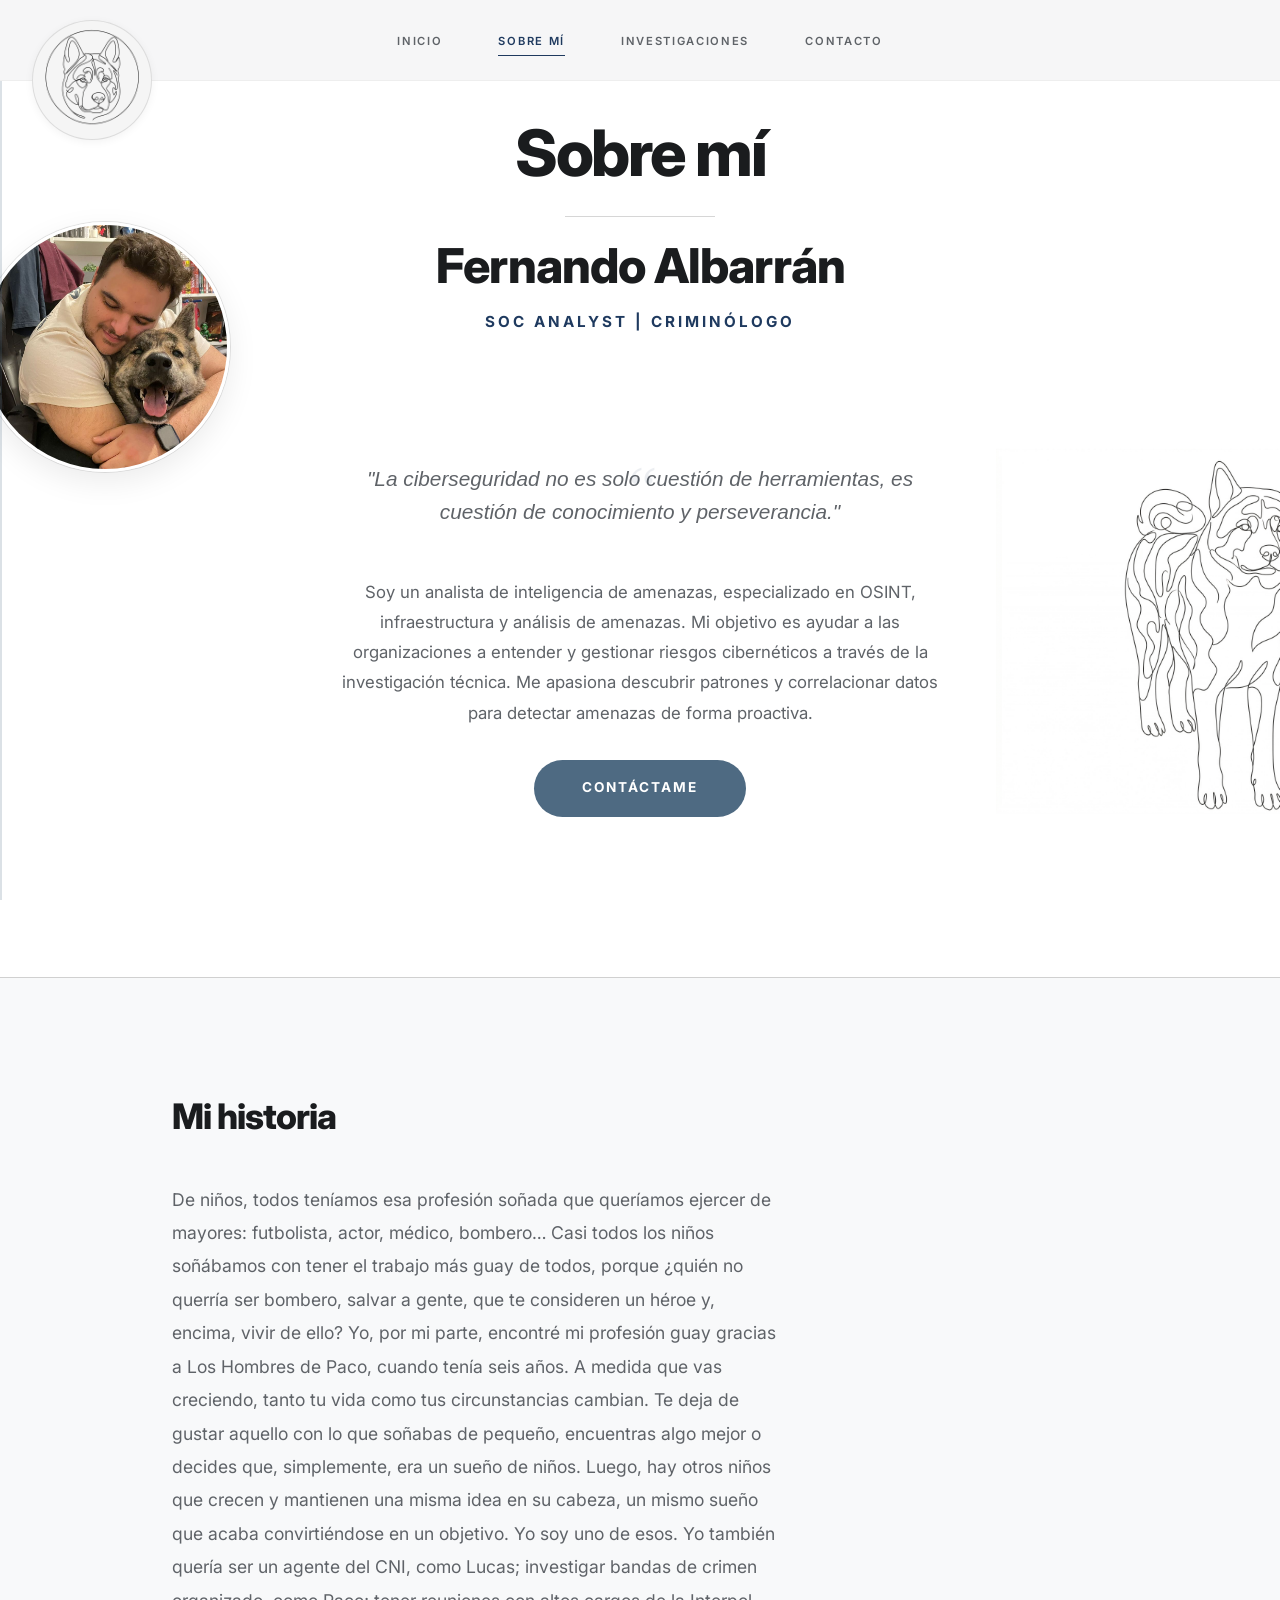
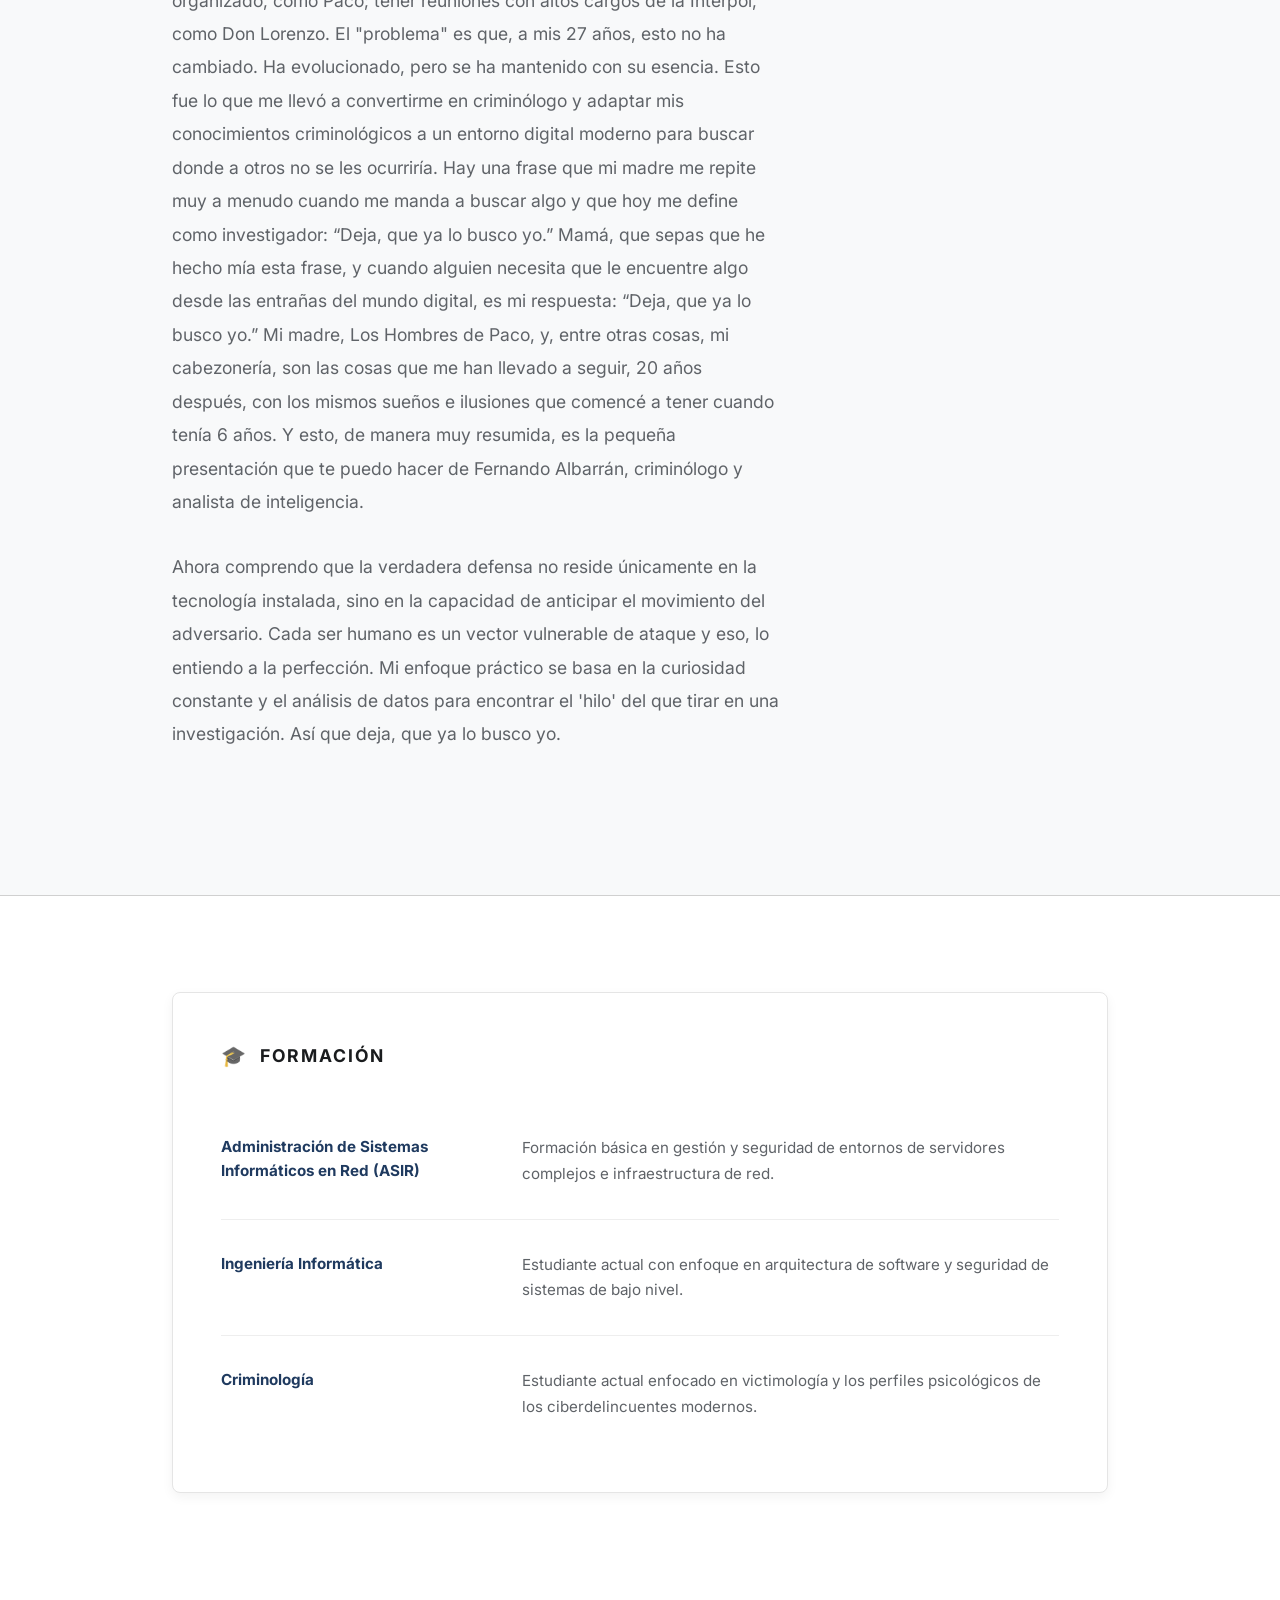
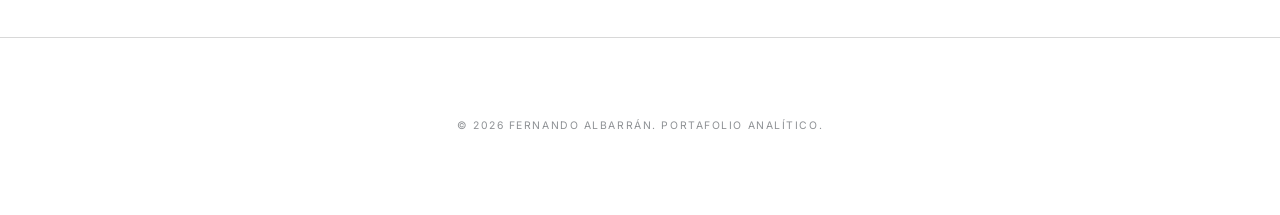
==== commit 220b33c7: "Add files via upload" ====
--- a/about.html
+++ b/about.html
@@ -155,4 +155,4 @@
 
 </body>
 
-</html>
+</html>
--- a/styles.css
+++ b/styles.css
@@ -2,11 +2,13 @@
 :root {
     --font-primary: 'Inter', -apple-system, BlinkMacSystemFont, "Segoe UI", Roboto, sans-serif;
     --color-background: #ffffff;
-    --color-surface: #f8f9fa; /* More structured grey */
+    --color-surface: #f8f9fa;
+    /* More structured grey */
     --color-border: #eeeeee;
     --color-text-main: #1a1c1e;
     --color-text-muted: #5f6368;
-    --color-accent: #1f3a5f; /* Deep Navy Blue - Professional & Technical */
+    --color-accent: #1f3a5f;
+    /* Deep Navy Blue - Professional & Technical */
     --container-width: 1000px;
     --transition-base: 0.3s cubic-bezier(0.25, 0.46, 0.45, 0.94);
 }
@@ -43,12 +45,13 @@
     top: 0;
     bottom: 0;
     width: 1px;
-    background-color: #E5E5E5; /* More solid grey as requested */
+    background-color: #E5E5E5;
+    /* More solid grey as requested */
     z-index: -1;
 }
 
 body::before {
-    left: calc(50% - 500px); 
+    left: calc(50% - 500px);
 }
 
 body::after {
@@ -60,7 +63,8 @@
     top: 0;
     bottom: 0;
     left: 0;
-    width: 2px; /* Thinner sidebar as requested */
+    width: 2px;
+    /* Thinner sidebar as requested */
     background-color: #4E6A82;
     opacity: 0.2;
     z-index: 10;
@@ -72,7 +76,9 @@
     transition: var(--transition-base);
 }
 
-h1, h2, h3 {
+h1,
+h2,
+h3 {
     font-weight: 700;
     line-height: 1.5;
     letter-spacing: 0.5px;
@@ -92,7 +98,8 @@
 nav {
     position: sticky;
     top: 0;
-    background-color: rgba(246, 246, 247, 0.98); /* Subtle grayish tone */
+    background-color: rgba(246, 246, 247, 0.98);
+    /* Subtle grayish tone */
     backdrop-filter: blur(12px);
     z-index: 2000;
     border-bottom: 1px solid var(--color-border);
@@ -102,7 +109,8 @@
     display: flex;
     justify-content: center;
     align-items: center;
-    height: 80px; /* Slightly more breathing room */
+    height: 80px;
+    /* Slightly more breathing room */
 }
 
 nav ul {
@@ -146,41 +154,50 @@
    CRITICAL: LOGO STYLES (DO NOT TOUCH PER USER REQUEST)
    ========================================================================= */
 .logo-wrapper {
-  position: absolute;
-  top: 1.25rem;
-  right: 2rem;
-  width: 120px;
-  height: 120px;
-  border-radius: 50%;
-  overflow: hidden;
-  display: flex;
-  align-items: center;
-  justify-content: center;
-  background-color: #f5f5f5;
-  border: 1px solid rgba(0,0,0,0.1);
-  box-shadow: 0 2px 8px rgba(0,0,0,0.05);
-  z-index: 2500;
-  transition: transform 0.2s ease;
+    position: absolute;
+    top: 1.25rem;
+    right: 2rem;
+    width: 120px;
+    height: 120px;
+    border-radius: 50%;
+    overflow: hidden;
+    display: flex;
+    align-items: center;
+    justify-content: center;
+    background-color: #f5f5f5;
+    border: 1px solid rgba(0, 0, 0, 0.1);
+    box-shadow: 0 2px 8px rgba(0, 0, 0, 0.05);
+    z-index: 2500;
+    transition: transform 0.2s ease;
 }
 
 .logo-wrapper:hover {
-  transform: scale(1.05);
+    transform: scale(1.05);
 }
 
 .corner-logo {
-  width: 100%;
-  height: 100%;
-  object-fit: cover;
-  display: block;
-  mix-blend-mode: multiply; /* Removes white background from line art */
-}
+    width: 100%;
+    height: 100%;
+    object-fit: cover;
+    display: block;
+    mix-blend-mode: multiply;
+    /* Removes white background from line art */
+}
+
+/* Page Specific Logo Alignment */
+.logo-left {
+    right: auto !important;
+    left: 2rem !important;
+}
+
 /* ========================================================================= */
 
 /* Hero Section */
 .hero-wrapper {
     background-color: #ffffff;
     border-bottom: 1px solid var(--color-border);
-    padding: 8rem 0; /* More vertical presence */
+    padding: 8rem 0;
+    /* More vertical presence */
 }
 
 .hero {
@@ -206,7 +223,8 @@
 
 .hero-description {
     max-width: 580px;
-    margin: 1.5rem auto 2rem auto; /* Reduced bottom margin to button */
+    margin: 1.5rem auto 2rem auto;
+    /* Reduced bottom margin to button */
     font-size: 1.1rem;
     color: var(--color-text-muted);
     line-height: 1.8;
@@ -215,10 +233,13 @@
 /* Specialization Section */
 .specialization-section {
     padding: 6rem 0;
-    background-color: #f8f9fa; 
-    border-top: 1px solid #D0D0D0; /* Horizontal separator */
-    border-bottom: 1px solid #D0D0D0; /* Horizontal separator */
-    background-image: radial-gradient(#d1d5db 0.5px, transparent 0.5px); /* Subtle mesh/dots pattern */
+    background-color: #f8f9fa;
+    border-top: 1px solid #D0D0D0;
+    /* Horizontal separator */
+    border-bottom: 1px solid #D0D0D0;
+    /* Horizontal separator */
+    background-image: radial-gradient(#d1d5db 0.5px, transparent 0.5px);
+    /* Subtle mesh/dots pattern */
     background-size: 20px 20px;
 }
 
@@ -267,14 +288,16 @@
 
 /* Investigations Section */
 .investigations-wrapper {
-    background-color: #ffffff; /* Alternating back to white */
+    background-color: #ffffff;
+    /* Alternating back to white */
     padding: 8rem 0;
 }
 
 .section-title {
     font-size: 1rem;
     font-weight: 700;
-    margin-bottom: 3rem; /* Adjusted for the line below */
+    margin-bottom: 3rem;
+    /* Adjusted for the line below */
     text-align: center;
     text-transform: uppercase;
     letter-spacing: 0.25em;
@@ -314,16 +337,19 @@
     background-color: #ffffff;
     border: 1px solid #E5E5E5;
     padding: 3rem;
-    border-radius: 8px; /* Within requested 5px-8px range */
+    border-radius: 8px;
+    /* Within requested 5px-8px range */
     transition: var(--transition-base);
     display: flex;
     flex-direction: column;
-    box-shadow: 0 4px 8px rgba(0,0,0,0.05); /* Soft shadow as requested */
+    box-shadow: 0 4px 8px rgba(0, 0, 0, 0.05);
+    /* Soft shadow as requested */
 }
 
 .card:hover {
-    transform: translateY(-3px); /* Hover effect as requested */
-    box-shadow: 0 6px 15px rgba(0,0,0,0.1);
+    transform: translateY(-3px);
+    /* Hover effect as requested */
+    box-shadow: 0 6px 15px rgba(0, 0, 0, 0.1);
     border-color: #D6D6D6;
 }
 
@@ -363,11 +389,13 @@
     text-transform: uppercase;
     letter-spacing: 0.12em;
     padding: 0.8rem 1.6rem;
-    border: 1px solid rgba(31, 58, 95, 0.15); /* Subtle accent border */
+    border: 1px solid rgba(31, 58, 95, 0.15);
+    /* Subtle accent border */
     border-radius: 4px;
     width: fit-content;
     transition: var(--transition-base);
-    background-color: #f8f9fa; /* Light grey block */
+    background-color: #f8f9fa;
+    /* Light grey block */
 }
 
 .card-link:hover {
@@ -381,28 +409,331 @@
 .btn-primary {
     display: inline-block;
     padding: 1.1rem 3rem;
-    background-color: #4E6A82; /* Professional grayish blue */
+    background-color: #4E6A82;
+    /* Professional grayish blue */
     border: none;
     color: #ffffff;
     font-size: 0.85rem;
     font-weight: 700;
     text-transform: uppercase;
     letter-spacing: 0.15em;
-    border-radius: 10px; /* Rounded corners as requested */
+    border-radius: 10px;
+    /* Rounded corners as requested */
     transition: var(--transition-base);
     cursor: pointer;
 }
 
 .btn-primary:hover {
-    background-color: #3d5469; /* Darker blue for contrast */
-    transform: scale(1.02);
-    box-shadow: 0 8px 24px rgba(78, 106, 130, 0.2);
-}
-
-/* Footer */
+    background-color: #3d5469;
+    /* Darker blue for contrast */
+    transform: translateY(-2px);
+    /* Gentle lift as requested */
+    box-shadow: 0 6px 20px rgba(78, 106, 130, 0.3);
+}
+
+/* About Page Specifics */
+.about-hero-wrapper {
+    padding: 1.5rem 0 1rem;
+    /* Top padding minimized to lift everything up */
+    background-color: #ffffff;
+    text-align: center;
+}
+
+.hero-title {
+    font-size: 4rem;
+    /* Prominent as shown in image */
+    font-weight: 800;
+    margin-bottom: 0;
+    /* Gap for the line and subtitle */
+    color: var(--color-text-main);
+    letter-spacing: -2.5px;
+    display: block;
+    position: relative;
+    padding-bottom: 1rem;
+}
+
+.hero-title::after {
+    content: '';
+    position: absolute;
+    bottom: 0;
+    /* Line is between title and subtitle */
+    left: 50%;
+    transform: translateX(-50%);
+    width: 150px;
+    /* Centered line as shown */
+    height: 1px;
+    background-color: #D6D6D6;
+    /* Light grey as shown */
+}
+
+.hero-name-block {
+    margin-top: 0.8rem;
+    text-align: center;
+}
+
+.profile-name {
+    font-size: 3rem;
+    /* Adjusted for hero presence */
+    font-weight: 800;
+    margin-bottom: 0.5rem;
+    color: var(--color-text-main);
+    letter-spacing: -1px;
+}
+
+.profile-role {
+    font-size: 0.95rem;
+    font-weight: 700;
+    color: var(--color-accent);
+    margin-bottom: 2rem;
+    text-transform: uppercase;
+    letter-spacing: 3px;
+    /* More breathing room as in image */
+}
+
+.profile-section {
+    padding: 2rem 0 8rem;
+    background-color: #ffffff;
+}
+
+.profile-card {
+    display: flex;
+    align-items: center;
+    justify-content: center;
+    background-color: #ffffff;
+    padding: 2rem 0;
+    position: relative; /* Added to contain absolute images */
+}
+
+.profile-photo-container {
+    position: absolute;
+    left: -12rem; /* Absolute position instead of flex translation */
+    top: -12rem;
+    width: 250px;
+    height: 250px;
+    border-radius: 50%;
+    overflow: hidden;
+    border: 3px solid rgba(255, 255, 255, 1);
+    box-shadow: 0 10px 30px rgba(0,0,0,0.08), 0 0 0 1px #E5E5E5;
+    z-index: 2; /* Keep it above if it overlaps */
+}
+
+.profile-img {
+    width: 100%;
+    height: 100%;
+    object-fit: cover;
+}
+
+.profile-info {
+    max-width: 600px;
+    text-align: center; /* Center the text inside */
+    display: flex;
+    flex-direction: column;
+    align-items: center;
+    margin: 0 auto;
+    z-index: 1;
+}
+
+.profile-dog-container {
+    position: absolute;
+    right: -18rem; /* Absolute position instead of flex translation */
+    top: 50%;
+    transform: translateY(-50%);
+    width: 400px;
+    display: flex;
+    justify-content: center;
+    z-index: 0; /* Keep it below text */
+}
+
+.profile-dog-img {
+    width: 100%;
+    height: auto;
+    mix-blend-mode: multiply;
+    opacity: 0.85;
+}
+
+/* Removed duplicate profile name/role styles from here as they are now in the hero context */
+
+.quote-container {
+    position: relative;
+    padding: 1rem 0;
+    margin-bottom: 2rem;
+}
+
+.profile-quote {
+    font-size: 1.3rem;
+    font-style: italic;
+    color: var(--color-text-muted);
+    line-height: 1.6;
+    max-width: 550px;
+    text-align: center;
+    /* Center alignment for the quote */
+    margin: 0 auto;
+    /* Align left but centered internal text */
+    position: relative;
+}
+
+.profile-quote::before {
+    content: '“';
+    position: absolute;
+    top: -1.5rem;
+    left: 50%;
+    transform: translateX(-50%);
+    font-size: 4rem;
+    color: var(--color-accent);
+    opacity: 0.08;
+    font-family: serif;
+}
+
+.profile-desc {
+    font-size: 1.05rem;
+    line-height: 1.8;
+    color: var(--color-text-muted);
+    max-width: 700px;
+}
+
+.story-section {
+    padding: 7rem 0;
+    /* Balanced padding */
+    background-color: #f8f9fa;
+    border-top: 1px solid #D0D0D0;
+    border-bottom: 1px solid #D0D0D0;
+}
+
+.story-title {
+    font-size: 2.2rem;
+    font-weight: 800;
+    margin-bottom: 2.5rem;
+    color: #1a1c1e;
+    letter-spacing: -1px;
+    text-align: left;
+    /* Shifted to left to align with text */
+}
+
+.story-flex-container {
+    display: flex;
+    align-items: center;
+    gap: 5rem;
+    max-width: 1000px;
+    /* Keep overall wrapper controlled */
+    margin: 0 auto;
+}
+
+.story-image-container {
+    flex-shrink: 0;
+    width: 35%;
+    /* The dog image takes up 35% of the side */
+    display: flex;
+    justify-content: center;
+}
+
+.story-dog-img {
+    width: 100%;
+    max-width: 350px;
+    height: auto;
+    mix-blend-mode: multiply;
+    /* Great for line-art on white/grey backgrounds */
+    opacity: 0.85;
+    /* Subtle integration */
+}
+
+.story-content {
+    flex-grow: 1;
+    width: 65%;
+}
+
+.story-text {
+    font-size: 1.1rem;
+    line-height: 1.9;
+    color: var(--color-text-muted);
+    margin-bottom: 2rem;
+    text-align: left;
+    /* Better for reading long text */
+}
+
+.about-content-wrapper {
+    padding: 6rem 0;
+    background-color: #ffffff;
+}
+
+.info-card {
+    background-color: #ffffff;
+    border: 1px solid #E5E5E5;
+    padding: 3rem;
+    border-radius: 8px;
+    margin-bottom: 3rem;
+    box-shadow: 0 4px 12px rgba(0, 0, 0, 0.05);
+}
+
+.section-subtitle {
+    font-size: 1.1rem;
+    text-transform: uppercase;
+    letter-spacing: 2px;
+    color: var(--color-text-main);
+    margin-bottom: 2.5rem;
+    display: flex;
+    align-items: center;
+    gap: 0.75rem;
+}
+
+.section-subtitle span {
+    font-size: 1.25rem;
+    opacity: 0.8;
+}
+
+.info-grid {
+    display: grid;
+    grid-template-columns: 1fr 2fr;
+    gap: 2rem;
+    padding: 1.5rem 0;
+}
+
+.info-title {
+    font-weight: 700;
+    font-size: 0.95rem;
+    color: var(--color-accent);
+}
+
+.info-desc {
+    font-size: 0.95rem;
+    color: var(--color-text-muted);
+    line-height: 1.7;
+}
+
+.info-grid-divider {
+    height: 1px;
+    background-color: #eeeeee;
+    margin: 0.5rem 0;
+}
+
+/* Response Overrides for About */
+@media (max-width: 768px) {
+    .profile-card {
+        flex-direction: column;
+        text-align: center;
+        gap: 3rem;
+    }
+
+    .profile-quote::before {
+        left: 0;
+        top: -2.5rem;
+        width: 100%;
+        text-align: center;
+    }
+
+    .hero-title {
+        font-size: 2.5rem;
+    }
+
+    .info-grid {
+        grid-template-columns: 1fr;
+        gap: 1rem;
+    }
+}
+
+/* Footer override */
 footer {
     padding: 5rem 0;
-    border-top: 1px solid #D8D8D8; /* More cohesive border */
+    border-top: 1px solid #D8D8D8;
     text-align: center;
     background-color: #ffffff;
 }
@@ -417,21 +748,54 @@
 
 /* Responsive Overrides */
 @media (max-width: 768px) {
-    .container { padding: 0 1.5rem; }
-    .hero-name { font-size: 2.8rem; }
-    .hero-wrapper { padding: 5rem 0; }
+    .container {
+        padding: 0 1.5rem;
+    }
+
+    .hero-name {
+        font-size: 2.8rem;
+    }
+
+    .hero-wrapper {
+        padding: 5rem 0;
+    }
+
     .specialization-grid {
         grid-template-columns: 1fr;
         gap: 3rem;
     }
-    .spec-text { max-width: 100%; }
-    
+
+    .spec-text {
+        max-width: 100%;
+    }
+
     /* CRITICAL: LOGO MOBILE STYLES (DO NOT TOUCH PER USER REQUEST) */
-    .logo-wrapper { width: 80px; height: 80px; top: 1rem; right: 1rem; }
-    .corner-logo { width: 100%; height: 100%; object-fit: cover; }
-    
-    nav ul { gap: 1.5rem; }
-    nav ul li a { font-size: 0.6rem; }
-    .investigations-wrapper { padding: 5rem 0; }
-    .card { padding: 2.5rem; }
-}
+    .logo-wrapper {
+        width: 80px;
+        height: 80px;
+        top: 1rem;
+        right: 1rem;
+    }
+
+    .corner-logo {
+        width: 100%;
+        height: 100%;
+        object-fit: cover;
+    }
+
+    nav ul {
+        gap: 1.5rem;
+    }
+
+    nav ul li a {
+        font-size: 0.6rem;
+    }
+
+    .investigations-wrapper {
+        padding: 5rem 0;
+    }
+
+    .card {
+        padding: 2.5rem;
+    }
+}
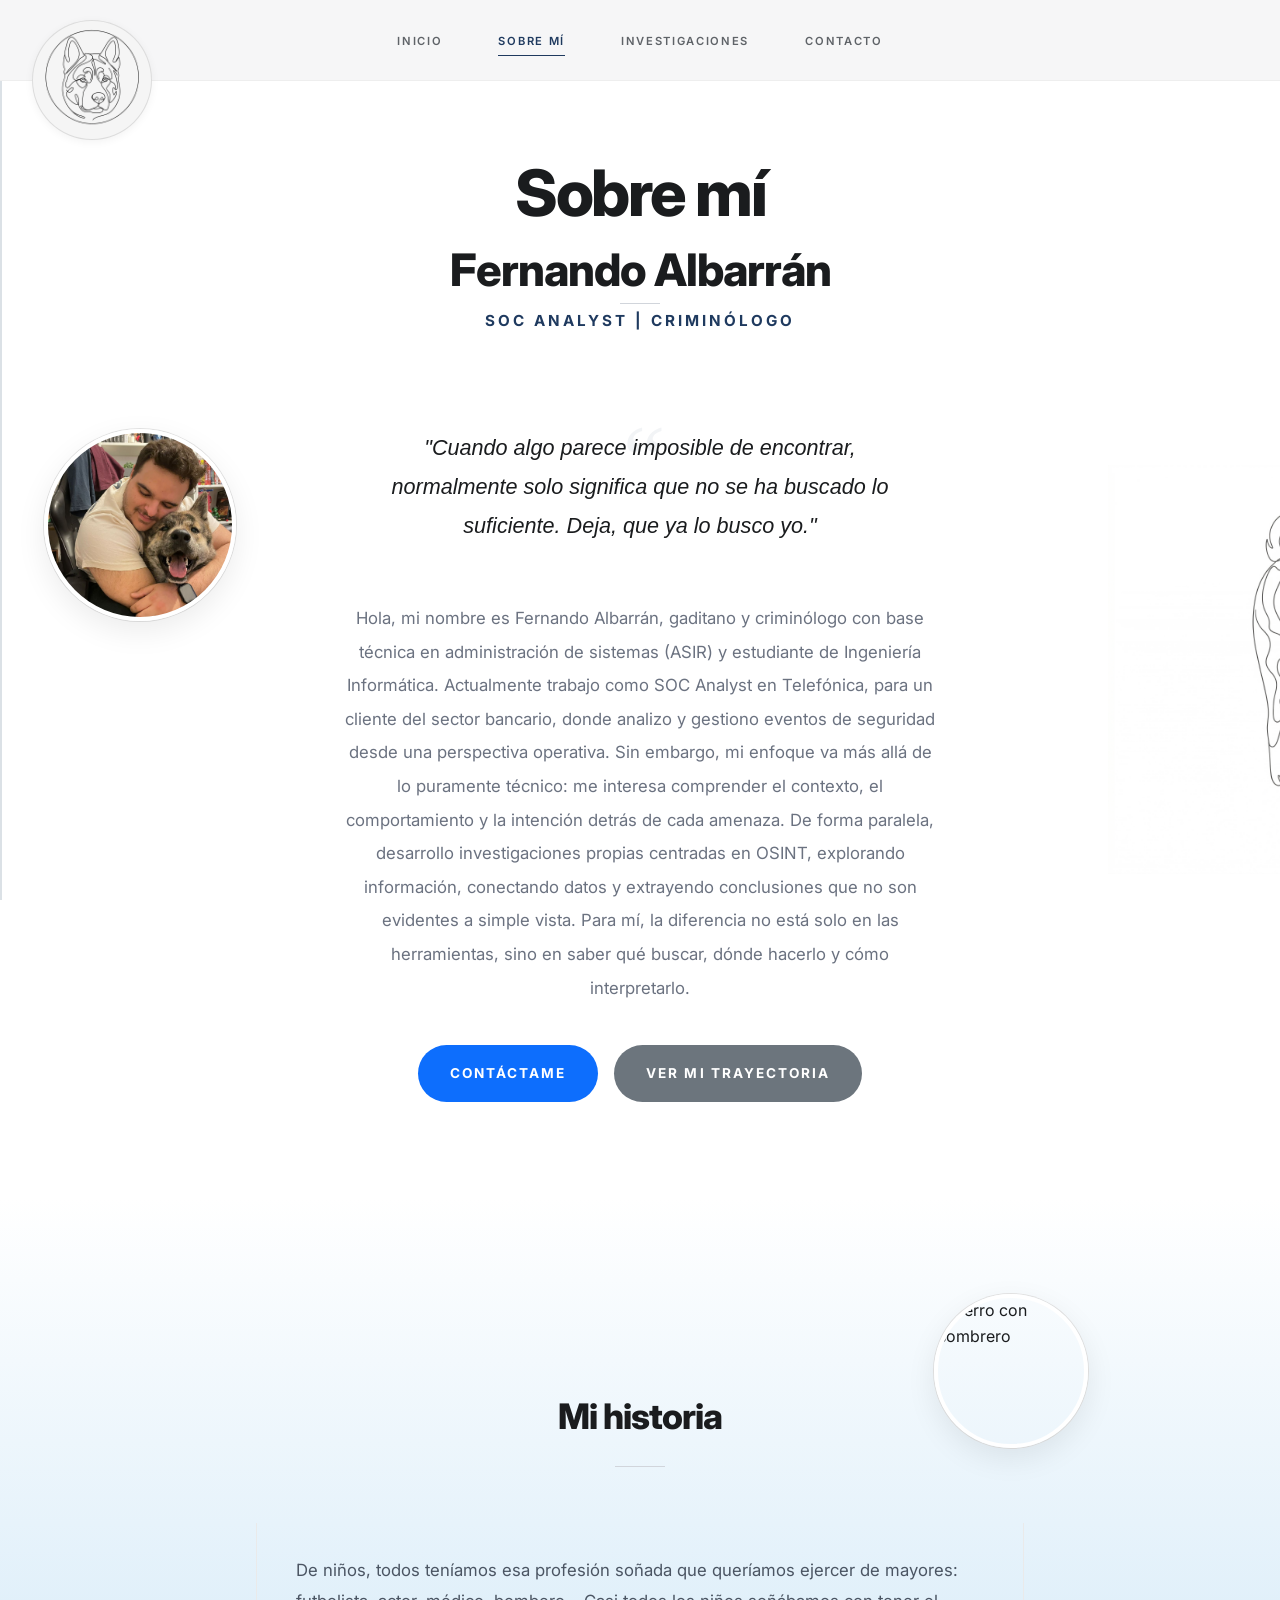
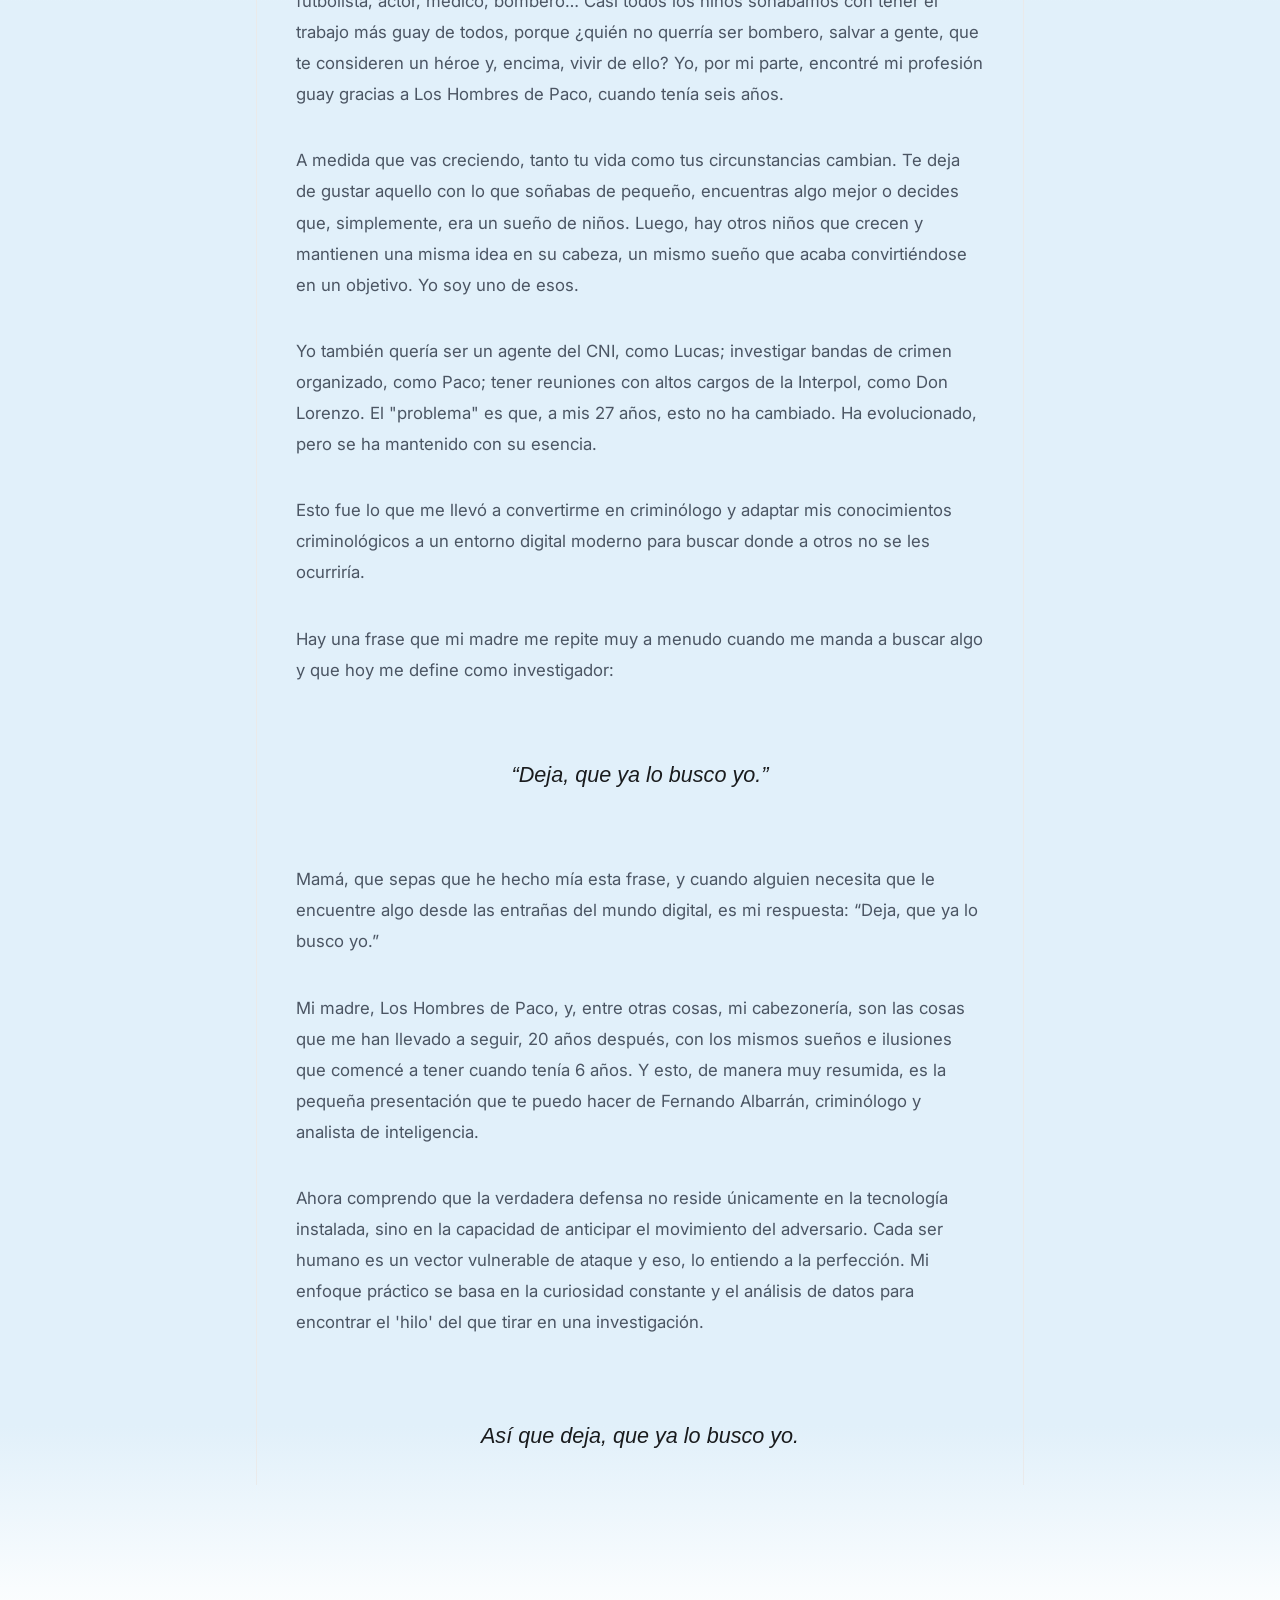
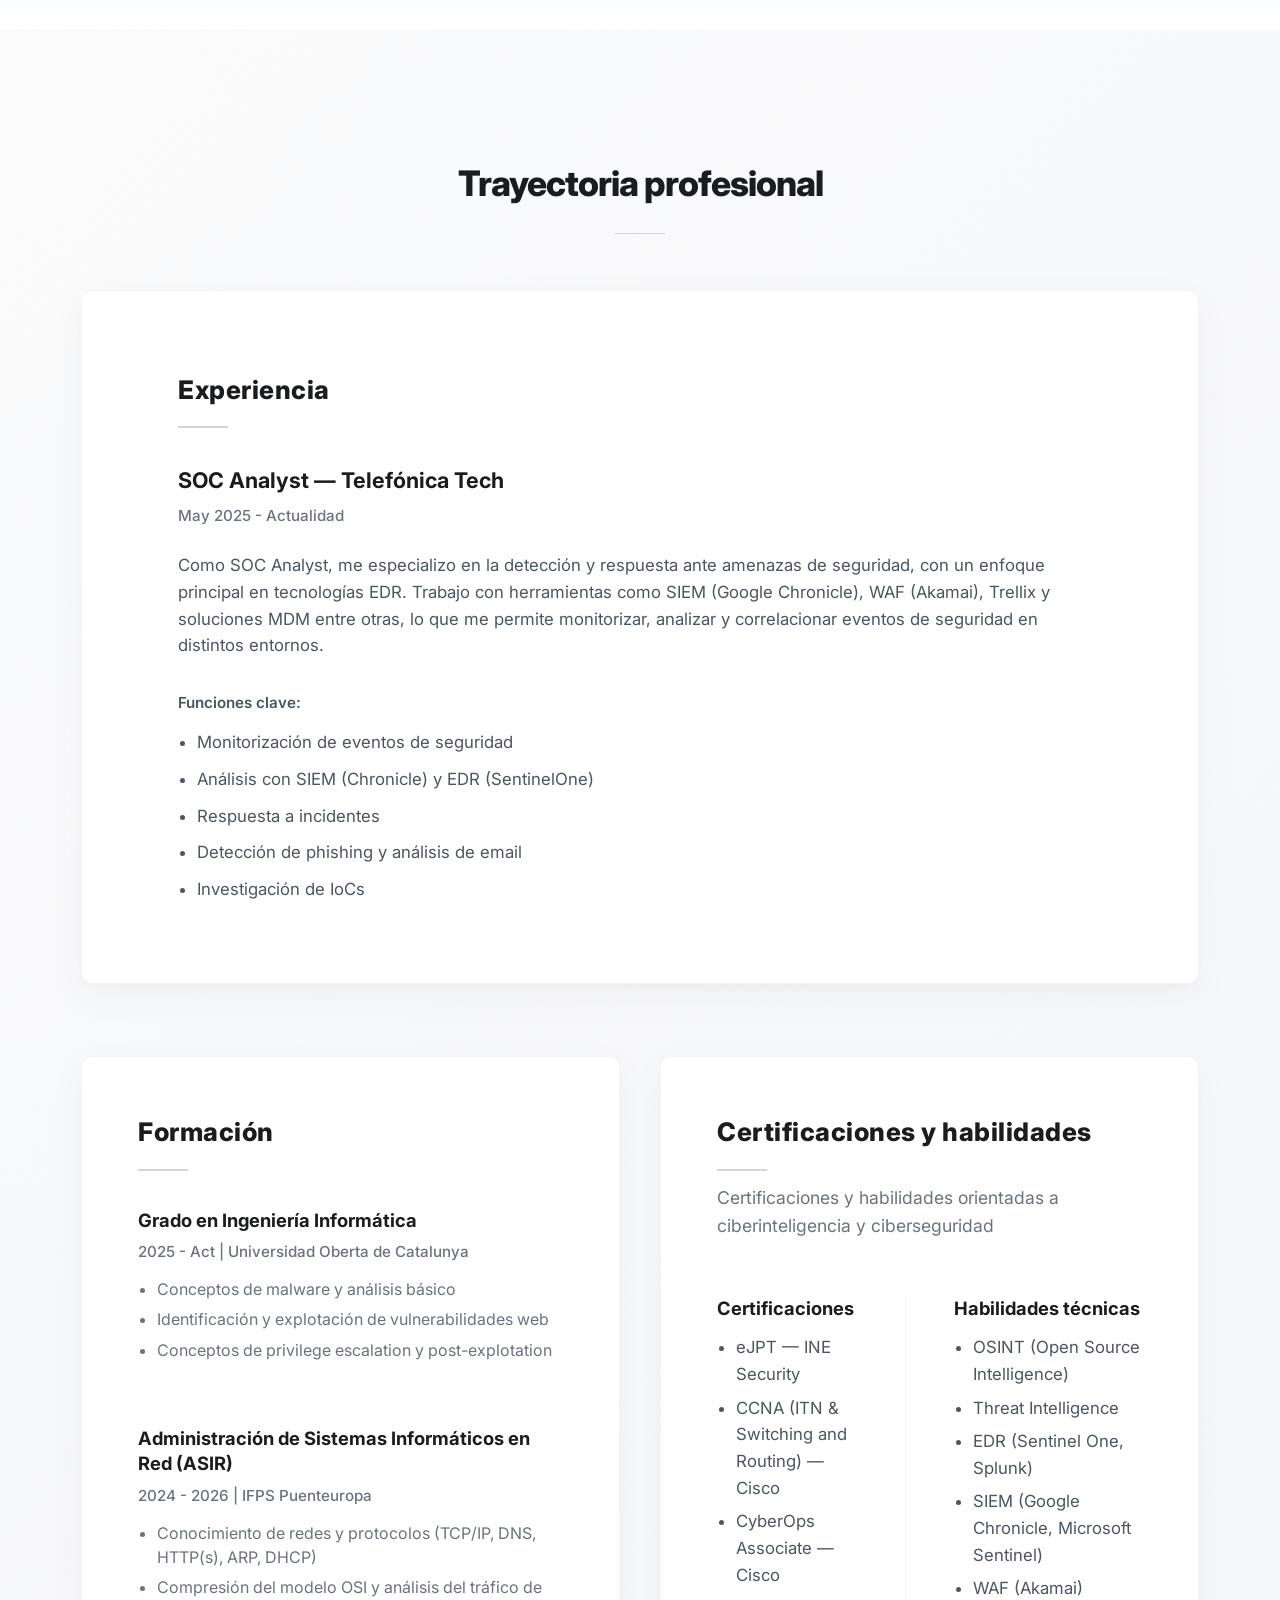
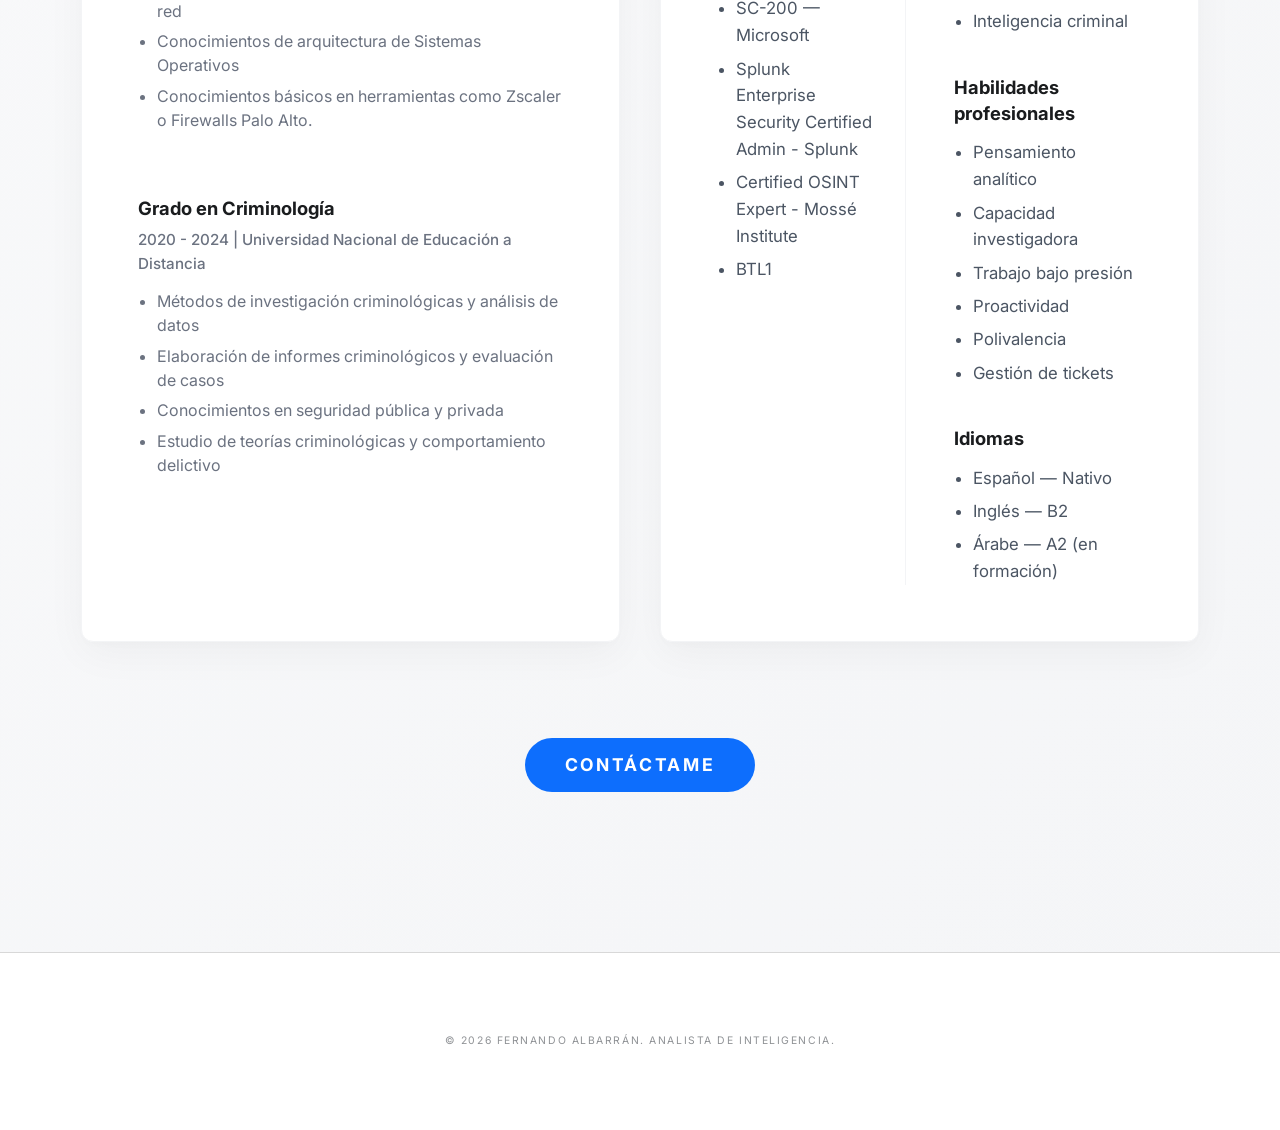
==== commit 4ad62424: "about.html" ====
--- a/about.html
+++ b/about.html
@@ -12,6 +12,518 @@
     <link rel="preconnect" href="https://fonts.gstatic.com" crossorigin>
     <link href="https://fonts.googleapis.com/css2?family=Inter:wght@400;500;600;700;800&display=swap" rel="stylesheet">
     <link rel="stylesheet" href="styles.css">
+    <style>
+        /* INSTRUCCIONES: Mejoras estructurales y visuales exclusivas para about.html (PREMIUM CTI) */
+
+        /* Gradiente sutil de fondo para profundidad */
+        body {
+            background: linear-gradient(135deg, #ffffff 0%, #f4f5f7 100%);
+            position: relative;
+        }
+
+        /* 1. Compactar el bloque superior */
+        .about-hero-wrapper {
+            padding: 4rem 0 2rem;
+            display: flex;
+            flex-direction: column;
+            align-items: center;
+        }
+
+        .hero-title {
+            margin-bottom: 0.2rem;
+            padding-bottom: 0;
+            color: var(--color-text-main);
+        }
+
+        .hero-title::after {
+            display: none;
+        }
+
+        .hero-name-block {
+            margin-top: 0;
+            display: flex;
+            flex-direction: column;
+            align-items: center;
+            gap: 0.2rem;
+        }
+
+        .profile-name {
+            margin-bottom: 0.5rem;
+            /* Pequeño margen para la línea decorativa */
+            font-size: 2.8rem;
+            line-height: 1.2;
+            color: var(--color-text-main);
+            position: relative;
+        }
+
+        /* Línea decorativa sutil debajo del nombre */
+        .profile-name::after {
+            content: '';
+            position: absolute;
+            bottom: -0.4rem;
+            left: 50%;
+            transform: translateX(-50%);
+            width: 40px;
+            height: 1px;
+            background-color: #d1d5db;
+            /* Gris claro */
+        }
+
+        .profile-role {
+            margin-bottom: 0;
+            letter-spacing: 3px;
+            font-size: 0.95rem;
+            color: var(--color-accent);
+            text-transform: uppercase;
+        }
+
+        /* 2. Reestructurar la sección de perfil (Centro Absoluto) */
+        .profile-section {
+            padding: 3rem 0 6rem;
+            position: relative;
+        }
+
+        .profile-card {
+            display: flex;
+            justify-content: center;
+            align-items: flex-start;
+            padding: 0;
+            max-width: 950px;
+            width: 100%;
+            margin: 0 auto;
+            position: relative;
+            background: transparent;
+            box-shadow: none;
+            border: none;
+        }
+
+        /* 3. Corregir comportamiento de la imagen (Bloqueada a la izquierda) */
+        .profile-photo-container {
+            position: absolute;
+            left: -8rem;
+            /* Empujada significativamente hacia la izquierda para separarla del texto central */
+            top: 1rem;
+            width: clamp(130px, 15vw, 200px);
+            height: clamp(130px, 15vw, 200px);
+            overflow: hidden;
+            border-radius: 50%;
+            border: 4px solid #fff;
+            box-shadow: 0 10px 30px rgba(0, 0, 0, 0.08), 0 0 0 1px #E5E5E5;
+            display: flex;
+            justify-content: center;
+            align-items: center;
+            z-index: 5;
+        }
+
+        .profile-img {
+            width: 100%;
+            height: 100%;
+            object-fit: cover;
+        }
+
+        /* CENTRO: Cita, Descripción, Botón */
+        .profile-info {
+            position: relative;
+            text-align: center;
+            align-items: center;
+            margin: 0 auto;
+            max-width: 600px;
+            /* Limitado a 600px como requerido */
+            display: flex;
+            flex-direction: column;
+            justify-content: center;
+            z-index: 10;
+        }
+
+        .quote-container {
+            position: relative;
+            margin-bottom: 2.5rem;
+        }
+
+        .profile-quote {
+            text-align: center;
+            margin: 0;
+            font-size: 1.35rem;
+            /* Más destacada */
+            font-style: italic;
+            /* Cursiva */
+            line-height: 1.8;
+            color: var(--color-text-main);
+            padding: 0;
+            position: relative;
+            z-index: 2;
+        }
+
+        /* Comilla gigante decorativa de fondo */
+        .profile-quote::before {
+            content: '“';
+            position: absolute;
+            left: 50%;
+            top: -3.5rem;
+            transform: translateX(-50%);
+            font-size: 6rem;
+            font-family: Georgia, serif;
+            color: var(--color-accent);
+            opacity: 0.05;
+            /* Muy sutil */
+            z-index: -1;
+        }
+
+        .profile-desc {
+            text-align: center;
+            margin-top: 0;
+            margin-bottom: 2.5rem;
+            font-size: 1.05rem;
+            color: #6b7280;
+            /* Gris medio (ligero) */
+            line-height: 2;
+            /* Interlineado aumentado */
+            font-weight: 400;
+        }
+
+        /* 4. BOTONES PREMIUM */
+        .btn-primary {
+            align-self: center;
+            transition: all 0.3s cubic-bezier(0.25, 0.8, 0.25, 1);
+        }
+
+        .btn-primary:hover {
+            transform: translateY(-3px);
+            box-shadow: 0 8px 20px rgba(0, 0, 0, 0.12);
+            /* Sombra elegante */
+        }
+
+        /* DERECHA: Perro dibujado que estaba antes */
+        .profile-dog-container {
+            position: absolute;
+            /* Extraído del flujo, empujado a la derecha radicalmente */
+            right: -28rem;
+            top: 16rem;
+            /* Movido para abajo la mitad de distancia horizontal */
+            width: clamp(300px, 35vw, 600px);
+            opacity: 0.85;
+            z-index: 0;
+            pointer-events: none;
+        }
+
+        .profile-dog-img {
+            max-width: 100%;
+            height: auto;
+            mix-blend-mode: multiply;
+        }
+
+        /* Responsive */
+        @media (max-width: 950px) {
+            .profile-photo-container {
+                left: 2rem;
+            }
+
+            .profile-dog-container {
+                right: 0;
+            }
+        }
+
+        @media (max-width: 768px) {
+            .profile-card {
+                display: flex;
+                flex-direction: column;
+                align-items: center;
+                gap: 2rem;
+            }
+
+            .profile-photo-container {
+                position: relative;
+                left: 0;
+                top: 0;
+                margin-bottom: 1rem;
+            }
+
+            .profile-quote {
+                font-size: 1.15rem;
+            }
+
+            .profile-dog-container {
+                display: none;
+            }
+        }
+
+        /* 5. SECCIÓN MI HISTORIA (Editorial CTI - Libro Moderno) */
+        .story-section {
+            padding: 12rem 0 9rem 0 !important; /* Respiro vertical mayor entre hero e historia */
+            background: linear-gradient(to bottom, #ffffff 0%, #e1f0fa 20%, #e1f0fa 90%, #ffffff 100%) !important;
+            border-top: none !important;
+            border-bottom: none !important;
+            position: relative;
+        }
+
+        .editorial-container {
+            max-width: 800px !important;
+            /* Más ancho para dar margen respirable a las líneas */
+            margin: 0 auto;
+            position: relative;
+            padding: 0 1rem;
+        }
+
+        .editorial-content {
+            width: 100% !important;
+        }
+
+        .story-title {
+            text-align: center !important;
+            font-size: 2.2rem;
+            margin-bottom: 5rem !important;
+            /* Mayor separación con el inicio del texto */
+            color: var(--color-text-main);
+            position: relative;
+        }
+
+        .story-title::after {
+            content: '';
+            position: absolute;
+            bottom: -1.5rem;
+            left: 50%;
+            transform: translateX(-50%);
+            width: 50px;
+            height: 1px;
+            background-color: #d1d5db;
+        }
+
+        /* Contenedor del texto con DOBLE LÍNEA VERTICAL */
+        .story-body {
+            position: relative;
+            padding: 2rem 40px;
+            /* 40px de separación pura entre el texto y las líneas */
+        }
+
+        .story-body::before,
+        .story-body::after {
+            content: '';
+            position: absolute;
+            top: 0;
+            bottom: 0;
+            width: 1px;
+            background-color: #eaeaea;
+            /* Gris muy suave */
+        }
+
+        .story-body::before {
+            left: 0;
+            /* Línea izquierda */
+        }
+
+        .story-body::after {
+            right: 0;
+            /* Línea derecha */
+        }
+
+        .story-text {
+            color: #4b5563 !important;
+            font-size: 1.05rem !important;
+            line-height: 1.85 !important;
+            /* Extra legibilidad/aire */
+            margin-bottom: 2.2rem !important;
+            /* Más espacio inter-párrafo */
+            font-weight: 400;
+        }
+
+        .story-text:last-of-type {
+            margin-bottom: 0 !important;
+        }
+
+        /* 6. FRASES CLAVE DESTACADAS Y CENTRALES */
+        .story-highlight {
+            font-size: 1.35rem;
+            /* Tamaño incrementado */
+            font-style: italic;
+            color: var(--color-text-main);
+            margin: 4.5rem auto;
+            /* Extremadamente oxigenada e independiente */
+            padding: 0;
+            line-height: 1.6;
+            text-align: center;
+            /* Destacada en el centro */
+            position: relative;
+            max-width: 500px;
+        }
+
+        /* Comillas decorativas sutiles en la cita central */
+        .story-highlight::before {
+            content: '“';
+            position: absolute;
+            left: 50%;
+            top: -2.5rem;
+            transform: translateX(-50%);
+            font-size: 4rem;
+            font-family: Georgia, serif;
+            color: var(--color-accent);
+            opacity: 0.05;
+            z-index: -1;
+        }
+
+        /* Frase especial final (Mantiene centrado pero cierra el bloque) */
+        .final-highlight {
+            margin-top: 5rem;
+            margin-bottom: 0;
+        }
+
+        .final-highlight::before {
+            display: none;
+            /* Quitamos las comillas aquí para que actúe solo como cierre rotundo y limpio */
+        }
+
+        /* Ajustes Mobile de la historia para que las líneas desaparezcan si limitan el espacio */
+        @media (max-width: 600px) {
+            .story-body {
+                padding: 1rem 15px;
+            }
+
+            .story-body::before,
+            .story-body::after {
+                display: none;
+                /* Quitamos bordes en móvil para aprovechar la pantalla */
+            }
+
+            .story-highlight {
+                font-size: 1.15rem;
+                margin: 3rem auto;
+            }
+        }
+
+        /* ---------------------------------------------------
+           7. TRAYECTORIA PROFESIONAL (Cartas Independientes)
+           --------------------------------------------------- */
+        .trayectoria-section {
+            padding: 8rem 0 10rem !important;
+            /* Gran espacio superior de separación (>100px) */
+            background-color: transparent !important;
+            border: none !important;
+        }
+
+        .trayectoria-container {
+            max-width: 1150px;
+            /* Ancho amplio para respirabilidad en grid de 2 columnas */
+            margin: 0 auto;
+            position: relative;
+            padding: 0 1rem;
+        }
+
+        .trayectoria-cards {
+            display: grid;
+            grid-template-columns: repeat(2, 1fr);
+            gap: 2.5rem;
+        }
+
+        /* 1. Experiencia estelar ocupando toda la fila con máxima presencia */
+        .trayectoria-cards>.trayectoria-card:nth-child(1) {
+            grid-column: 1 / -1;
+            padding: 5rem 6rem;
+            /* Aumentado sustancialmente para lograr un efecto premium */
+            margin-bottom: 2rem;
+            /* Mayor separación vertical de la fila inferior */
+        }
+
+        /* 2. Las siguientes dos tarjetas recuperan 1fr (ancho equitativo 50/50%) en la segunda fila */
+        .trayectoria-cards>.trayectoria-card:nth-child(2),
+        .trayectoria-cards>.trayectoria-card:nth-child(3) {
+            grid-column: span 1;
+        }
+
+        .trayectoria-card {
+            flex: 1;
+            background-color: #ffffff;
+            border-radius: 12px;
+            padding: 3.5rem 3.5rem;
+            /* Homogeneizado y elegante */
+            box-shadow: 0 12px 40px rgba(0, 0, 0, 0.04), 0 4px 12px rgba(0, 0, 0, 0.02);
+            border: 1px solid #f3f4f6;
+            display: flex;
+            flex-direction: column;
+        }
+
+        .card-section-title {
+            font-size: 1.6rem;
+            font-weight: 800;
+            color: var(--color-text-main, #1a1a1a);
+            margin-top: 0;
+            margin-bottom: 3.5rem;
+            text-align: left;
+            position: relative;
+        }
+
+        /* Línea bajo el subtítulo de cada card para darle estructura editorial */
+        .card-section-title::after {
+            content: '';
+            position: absolute;
+            bottom: -1.2rem;
+            left: 0;
+            width: 50px;
+            height: 2px;
+            background-color: #d1d5db;
+        }
+
+        .card-item {
+            margin-bottom: 3.5rem;
+            /* Aumentado sustancialmente para Formación respire mejor */
+            text-align: left;
+        }
+
+        .card-item:last-child {
+            margin-bottom: 0;
+        }
+
+        .card-item-title {
+            font-size: 1.15rem;
+            font-weight: 700;
+            color: var(--color-text-main, #1a1a1a);
+            margin: 0 0 0.4rem 0;
+            line-height: 1.4;
+        }
+
+        .card-item-subtitle {
+            font-size: 0.95rem;
+            font-weight: 500;
+            color: #6b7280;
+            /* Gris medio */
+            margin-bottom: 0.7rem;
+        }
+
+        .card-item-desc {
+            font-size: 1.05rem;
+            line-height: 1.6;
+            color: #4b5563;
+            /* Gris de lectura neutral */
+            margin: 0;
+            font-weight: 400;
+        }
+
+        @media (max-width: 850px) {
+            .trayectoria-cards {
+                grid-template-columns: 1fr;
+                gap: 2rem;
+            }
+
+            .trayectoria-cards>.trayectoria-card:nth-child(1) {
+                grid-column: auto;
+                padding: 3rem 2rem;
+                margin-bottom: 0;
+            }
+
+            .trayectoria-cards>.trayectoria-card:nth-child(2),
+            .trayectoria-cards>.trayectoria-card:nth-child(3) {
+                grid-column: auto;
+            }
+
+            .trayectoria-card {
+                padding: 3rem 2rem;
+            }
+
+            /* Colapsar el grid interno de Certificaciones en móvil */
+            .cert-grid-layout {
+                grid-template-columns: 1fr !important;
+                gap: 0 !important;
+            }
+        }
+    </style>
 </head>
 
 <body>
@@ -55,18 +567,34 @@
                     <div class="profile-info">
                         <div class="quote-container">
                             <p class="profile-quote">
-                                "La ciberseguridad no es solo cuestión de herramientas, es cuestión de conocimiento y
-                                perseverancia."
+                                "Cuando algo parece imposible de encontrar, normalmente solo significa que no se ha
+                                buscado lo suficiente. Deja, que ya lo busco yo."
                             </p>
                         </div>
                         <p class="profile-desc">
-                            Soy un analista de inteligencia de amenazas, especializado en OSINT, infraestructura y
-                            análisis de amenazas. Mi objetivo es ayudar a las organizaciones a entender y gestionar
-                            riesgos cibernéticos a través de la investigación técnica. Me apasiona descubrir patrones y
-                            correlacionar datos para detectar amenazas de forma proactiva.
+                            Hola, mi nombre es Fernando Albarrán, gaditano y criminólogo con base técnica en
+                            administración de sistemas (ASIR) y estudiante de Ingeniería
+                            Informática.
+
+                            Actualmente trabajo como SOC Analyst en Telefónica, para un cliente del sector bancario,
+                            donde analizo y gestiono eventos de seguridad desde una perspectiva operativa. Sin embargo,
+                            mi enfoque va más allá de lo puramente técnico: me interesa comprender el contexto, el
+                            comportamiento y la intención detrás de cada amenaza.
+
+                            De forma paralela, desarrollo investigaciones propias centradas en OSINT, explorando
+                            información, conectando datos y extrayendo conclusiones que no son evidentes a simple vista.
+
+                            Para mí, la diferencia no está solo en las herramientas, sino en saber qué buscar, dónde
+                            hacerlo y cómo interpretarlo.
                         </p>
-                        <a href="contact.html" class="btn-primary"
-                            style="margin-top: 2rem; border-radius: 50px;">Contáctame</a>
+                        <div
+                            style="display: flex; gap: 1rem; justify-content: center; align-items: center; flex-wrap: nowrap;">
+                            <a href="contact.html" class="btn-primary"
+                                style="border-radius: 50px; background-color: #0d6efd; color: #ffffff; border: none; white-space: nowrap; padding-left: 2rem; padding-right: 2rem;">Contáctame</a>
+                            <a href="#trayectoria" class="btn-primary"
+                                style="border-radius: 50px; background-color: #6c757d; color: #ffffff; border: none; white-space: nowrap; padding-left: 2rem; padding-right: 2rem;">Ver
+                                mi trayectoria</a>
+                        </div>
                     </div>
                     <div class="profile-dog-container">
                         <img src="perro.png" alt="Dibujo de perro en trazo" class="profile-dog-img">
@@ -76,80 +604,260 @@
         </section>
 
         <section class="story-section">
-            <div class="container">
-                <div class="story-content">
-                    <h2 class="story-title">Mi historia</h2>
-                    <p class="story-text">
-                        De niños, todos teníamos esa profesión soñada que queríamos ejercer de mayores: futbolista,
-                        actor, médico, bombero… Casi todos los niños soñábamos con tener el trabajo más guay de todos,
-                        porque ¿quién no querría ser bombero, salvar a gente, que te consideren un héroe y, encima,
-                        vivir de ello?
-                        Yo, por mi parte, encontré mi profesión guay gracias a Los Hombres de Paco, cuando tenía seis
-                        años.
-
-                        A medida que vas creciendo, tanto tu vida como tus circunstancias cambian. Te deja de gustar
-                        aquello con lo que soñabas de pequeño, encuentras algo mejor o decides que, simplemente, era un
-                        sueño de niños. Luego, hay otros niños que crecen y mantienen una misma idea en su cabeza, un
-                        mismo sueño que acaba convirtiéndose en un objetivo. Yo soy uno de esos.
-                        Yo también quería ser un agente del CNI, como Lucas; investigar bandas de crimen organizado,
-                        como Paco; tener reuniones con altos cargos de la Interpol, como Don Lorenzo. El "problema" es
-                        que, a mis 27 años, esto no ha cambiado. Ha evolucionado, pero se ha mantenido con su esencia.
-
-                        Esto fue lo que me llevó a convertirme en criminólogo y adaptar mis conocimientos criminológicos
-                        a un entorno digital moderno para buscar donde a otros no se les ocurriría.
-
-                        Hay una frase que mi madre me repite muy a menudo cuando me manda a buscar algo y que hoy me
-                        define como investigador: “Deja, que ya lo busco yo.”
-                        Mamá, que sepas que he hecho mía esta frase, y cuando alguien necesita que le encuentre algo
-                        desde las entrañas del mundo digital, es mi respuesta: “Deja, que ya lo busco yo.”
-
-                        Mi madre, Los Hombres de Paco, y, entre otras cosas, mi cabezonería, son las cosas que me han
-                        llevado a seguir, 20 años después, con los mismos sueños e ilusiones que comencé a tener cuando
-                        tenía 6 años. Y esto, de manera muy resumida, es la pequeña presentación que te puedo hacer de
-                        Fernando Albarrán, criminólogo y analista de inteligencia.
-                    </p>
-                    <p class="story-text">
-                        Ahora comprendo que la verdadera defensa no reside únicamente en la tecnología instalada, sino
-                        en la
-                        capacidad de anticipar el movimiento del adversario. Cada ser humano es un vector vulnerable de
-                        ataque y eso, lo entiendo a la perfección.
-                        Mi enfoque práctico se basa en la curiosidad constante y el análisis de datos para encontrar el
-                        'hilo' del que tirar en
-                        una investigación. Así que deja, que ya lo busco yo.
-                    </p>
-                </div>
-            </div>
-        </section>
-
-        <section class="about-content-wrapper">
-            <div class="container">
-                <div class="info-block info-card">
-                    <h2 class="section-subtitle"><span>🎓</span> Formación</h2>
-                    <div class="info-grid">
-                        <div class="info-title">Administración de Sistemas Informáticos en Red (ASIR)</div>
-                        <div class="info-desc">Formación básica en gestión y seguridad de entornos de servidores
-                            complejos e infraestructura de red.</div>
+            <div class="container editorial-container">
+                <div class="story-content editorial-content">
+                    <div
+                        style="display: flex; justify-content: center; align-items: center; margin-bottom: 5rem; position: relative; width: 100%;">
+                        <h2 class="story-title" style="margin-bottom: 0 !important; width: fit-content;">Mi historia
+                        </h2>
+                        <div class="profile-photo-container"
+                            style="position: absolute; left: auto; right: -4rem; top: -6rem; margin: 0; width: clamp(100px, 12vw, 160px); height: clamp(100px, 12vw, 160px);">
+                            <img src="perro2.jpeg" alt="Perro con sombrero" class="profile-img">
+                        </div>
                     </div>
-                    <div class="info-grid-divider"></div>
-                    <div class="info-grid">
-                        <div class="info-title">Ingeniería Informática</div>
-                        <div class="info-desc">Estudiante actual con enfoque en arquitectura de software y seguridad de
-                            sistemas de bajo nivel.</div>
-                    </div>
-                    <div class="info-grid-divider"></div>
-                    <div class="info-grid">
-                        <div class="info-title">Criminología</div>
-                        <div class="info-desc">Estudiante actual enfocado en victimología y los perfiles psicológicos de
-                            los ciberdelincuentes modernos.</div>
+
+                    <div class="story-body">
+                        <p class="story-text">
+                            De niños, todos teníamos esa profesión soñada que queríamos ejercer de mayores: futbolista,
+                            actor, médico, bombero… Casi todos los niños soñábamos con tener el trabajo más guay de
+                            todos,
+                            porque ¿quién no querría ser bombero, salvar a gente, que te consideren un héroe y, encima,
+                            vivir de ello? Yo, por mi parte, encontré mi profesión guay gracias a Los Hombres de Paco,
+                            cuando tenía seis años.
+                        </p>
+
+                        <p class="story-text">
+                            A medida que vas creciendo, tanto tu vida como tus circunstancias cambian. Te deja de gustar
+                            aquello con lo que soñabas de pequeño, encuentras algo mejor o decides que, simplemente, era
+                            un
+                            sueño de niños. Luego, hay otros niños que crecen y mantienen una misma idea en su cabeza,
+                            un
+                            mismo sueño que acaba convirtiéndose en un objetivo. Yo soy uno de esos.
+                        </p>
+
+                        <p class="story-text">
+                            Yo también quería ser un agente del CNI, como Lucas; investigar bandas de crimen organizado,
+                            como Paco; tener reuniones con altos cargos de la Interpol, como Don Lorenzo. El "problema"
+                            es
+                            que, a mis 27 años, esto no ha cambiado. Ha evolucionado, pero se ha mantenido con su
+                            esencia.
+                        </p>
+
+                        <p class="story-text">
+                            Esto fue lo que me llevó a convertirme en criminólogo y adaptar mis conocimientos
+                            criminológicos
+                            a un entorno digital moderno para buscar donde a otros no se les ocurriría.
+                        </p>
+
+                        <p class="story-text">
+                            Hay una frase que mi madre me repite muy a menudo cuando me manda a buscar algo y que hoy me
+                            define como investigador:
+                        </p>
+
+                        <blockquote class="story-highlight">
+                            “Deja, que ya lo busco yo.”
+                        </blockquote>
+
+                        <p class="story-text">
+                            Mamá, que sepas que he hecho mía esta frase, y cuando alguien necesita que le encuentre algo
+                            desde las entrañas del mundo digital, es mi respuesta: “Deja, que ya lo busco yo.”
+                        </p>
+
+                        <p class="story-text">
+                            Mi madre, Los Hombres de Paco, y, entre otras cosas, mi cabezonería, son las cosas que me
+                            han
+                            llevado a seguir, 20 años después, con los mismos sueños e ilusiones que comencé a tener
+                            cuando
+                            tenía 6 años. Y esto, de manera muy resumida, es la pequeña presentación que te puedo hacer
+                            de
+                            Fernando Albarrán, criminólogo y analista de inteligencia.
+                        </p>
+
+                        <p class="story-text">
+                            Ahora comprendo que la verdadera defensa no reside únicamente en la tecnología instalada,
+                            sino
+                            en la capacidad de anticipar el movimiento del adversario. Cada ser humano es un vector
+                            vulnerable de
+                            ataque y eso, lo entiendo a la perfección. Mi enfoque práctico se basa en la curiosidad
+                            constante y el análisis de datos para encontrar el
+                            'hilo' del que tirar en una investigación.
+                        </p>
+
+                        <blockquote class="story-highlight final-highlight">
+                            Así que deja, que ya lo busco yo.
+                        </blockquote>
                     </div>
                 </div>
             </div>
         </section>
+
+        <section class="trayectoria-section" id="trayectoria">
+            <div class="trayectoria-container">
+                <!-- Gran espacio superior creado por el padding de trayectoria-section (8rem / >100px) -->
+                <h2 class="story-title" style="margin-bottom: 5rem !important;">Trayectoria profesional</h2>
+
+                <div class="trayectoria-cards">
+
+                    <!-- Tarjeta Izquierda (Experiencia) -->
+                    <div class="trayectoria-card">
+                        <h3 class="card-section-title">Experiencia</h3>
+
+                        <div class="card-item">
+                            <h4 class="card-item-title" style="font-size: 1.35rem; margin-bottom: 0.5rem;">SOC Analyst —
+                                Telefónica Tech</h4>
+                            <div class="card-item-subtitle" style="margin-bottom: 1.5rem;">May 2025 - Actualidad</div>
+
+                            <p class="card-item-desc" style="margin-bottom: 2rem;">Como SOC Analyst, me especializo en
+                                la detección y respuesta ante amenazas de seguridad, con un enfoque principal en
+                                tecnologías EDR. Trabajo con herramientas como SIEM (Google Chronicle), WAF (Akamai),
+                                Trellix y soluciones MDM entre otras, lo que me permite monitorizar, analizar y
+                                correlacionar eventos de seguridad en distintos entornos.</p>
+
+                            <div class="card-item-subtitle"
+                                style="margin-bottom: 0.8rem; color: #4b5563; font-weight: 600;">Funciones clave:</div>
+                            <ul
+                                style="margin: 0 0 0 1.2rem; padding: 0; color: #4b5563; font-size: 1.05rem; line-height: 1.7;">
+                                <li style="margin-bottom: 0.5rem;">Monitorización de eventos de seguridad</li>
+                                <li style="margin-bottom: 0.5rem;">Análisis con SIEM (Chronicle) y EDR (SentinelOne)
+                                </li>
+                                <li style="margin-bottom: 0.5rem;">Respuesta a incidentes</li>
+                                <li style="margin-bottom: 0.5rem;">Detección de phishing y análisis de email</li>
+                                <li>Investigación de IoCs</li>
+                            </ul>
+                        </div>
+                    </div>
+
+                    <!-- Tarjeta Derecha (Formación) -->
+                    <div class="trayectoria-card">
+                        <h3 class="card-section-title">Formación</h3>
+
+                        <div class="card-item" style="margin-bottom: 4rem;">
+                            <h4 class="card-item-title">Grado en Ingeniería Informática</h4>
+                            <div class="card-item-subtitle">2025 - Act | Universidad Oberta de Catalunya</div>
+                            <ul
+                                style="margin: 0.8rem 0 0 1.2rem; padding: 0; color: #6b7280; font-size: 1rem; line-height: 1.5;">
+                                <li style="margin-bottom: 0.4rem;">Conceptos de malware y análisis básico</li>
+                                <li style="margin-bottom: 0.4rem;">Identificación y explotación de vulnerabilidades web
+                                </li>
+                                <li>Conceptos de privilege escalation y post-explotation</li>
+                            </ul>
+                        </div>
+
+                        <div class="card-item" style="margin-bottom: 4rem;">
+                            <h4 class="card-item-title">Administración de Sistemas Informáticos en Red (ASIR)</h4>
+                            <div class="card-item-subtitle">2024 - 2026 | IFPS Puenteuropa</div>
+                            <ul
+                                style="margin: 0.8rem 0 0 1.2rem; padding: 0; color: #6b7280; font-size: 1rem; line-height: 1.5;">
+                                <li style="margin-bottom: 0.4rem;">Conocimiento de redes y protocolos (TCP/IP, DNS,
+                                    HTTP(s), ARP, DHCP)</li>
+                                <li style="margin-bottom: 0.4rem;">Compresión del modelo OSI y análisis del tráfico de
+                                    red</li>
+                                <li style="margin-bottom: 0.4rem;">Conocimientos de arquitectura de Sistemas Operativos
+                                </li>
+                                <li>Conocimientos básicos en herramientas como Zscaler o Firewalls Palo Alto.</li>
+                            </ul>
+                        </div>
+
+                        <div class="card-item" style="margin-bottom: 0;">
+                            <h4 class="card-item-title">Grado en Criminología</h4>
+                            <div class="card-item-subtitle">2020 - 2024 | Universidad Nacional de Educación a Distancia
+                            </div>
+                            <ul
+                                style="margin: 0.8rem 0 0 1.2rem; padding: 0; color: #6b7280; font-size: 1rem; line-height: 1.5;">
+                                <li style="margin-bottom: 0.4rem;">Métodos de investigación criminológicas y análisis de
+                                    datos</li>
+                                <li style="margin-bottom: 0.4rem;">Elaboración de informes criminológicos y evaluación
+                                    de casos</li>
+                                <li style="margin-bottom: 0.4rem;">Conocimientos en seguridad pública y privada</li>
+                                <li>Estudio de teorías criminológicas y comportamiento delictivo</li>
+                            </ul>
+                        </div>
+                    </div>
+
+                    <!-- Tarjeta Derecha/Nueva (Certificaciones y habilidades) -->
+                    <div class="trayectoria-card">
+                        <h3 class="card-section-title" style="margin-bottom: 2rem;">Certificaciones y habilidades</h3>
+                        <p class="card-item-desc" style="margin-bottom: 3.5rem; color: #6b7280; font-size: 1.1rem;">
+                            Certificaciones y habilidades orientadas a ciberinteligencia y ciberseguridad</p>
+
+                        <div class="cert-grid-layout" style="display: grid; grid-template-columns: 1fr 1fr; gap: 3rem;">
+
+                            <!-- COLUMNA IZQUIERDA -->
+                            <div style="border-right: 1px solid #f3f4f6; padding-right: 2rem;">
+                                <div class="card-item">
+                                    <h4 class="card-item-title">Certificaciones</h4>
+                                    <ul
+                                        style="margin: 0.8rem 0 0 1.2rem; padding: 0; color: #4b5563; font-size: 1.05rem; line-height: 1.6;">
+                                        <li style="margin-bottom: 0.4rem;">eJPT — INE Security</li>
+                                        <li style="margin-bottom: 0.4rem;">CCNA (ITN & Switching and Routing) — Cisco
+                                        </li>
+                                        <li style="margin-bottom: 0.4rem;">CyberOps Associate — Cisco</li>
+                                        <li style="margin-bottom: 0.4rem;">SC-200 — Microsoft</li>
+                                        <li style="margin-bottom: 0.4rem;">Splunk Enterprise Security Certified Admin -
+                                            Splunk</li>
+                                        <li style="margin-bottom: 0.4rem;">Certified OSINT Expert - Mossé Institute</li>
+                                        <li>BTL1</li>
+                                    </ul>
+                                </div>
+                            </div>
+
+                            <!-- COLUMNA DERECHA -->
+                            <div>
+                                <div class="card-item" style="margin-bottom: 2.5rem;">
+                                    <h4 class="card-item-title">Habilidades técnicas</h4>
+                                    <ul
+                                        style="margin: 0.8rem 0 0 1.2rem; padding: 0; color: #4b5563; font-size: 1.05rem; line-height: 1.6;">
+                                        <li style="margin-bottom: 0.4rem;">OSINT (Open Source Intelligence)</li>
+                                        <li style="margin-bottom: 0.4rem;">Threat Intelligence</li>
+                                        <li style="margin-bottom: 0.4rem;">EDR (Sentinel One, Splunk)</li>
+                                        <li style="margin-bottom: 0.4rem;">SIEM (Google Chronicle, Microsoft Sentinel)
+                                        </li>
+                                        <li style="margin-bottom: 0.4rem;">WAF (Akamai)</li>
+                                        <li>Inteligencia criminal</li>
+                                    </ul>
+                                </div>
+
+                                <div class="card-item" style="margin-bottom: 2.5rem;">
+                                    <h4 class="card-item-title">Habilidades profesionales</h4>
+                                    <ul
+                                        style="margin: 0.8rem 0 0 1.2rem; padding: 0; color: #4b5563; font-size: 1.05rem; line-height: 1.6;">
+                                        <li style="margin-bottom: 0.4rem;">Pensamiento analítico</li>
+                                        <li style="margin-bottom: 0.4rem;">Capacidad investigadora</li>
+                                        <li style="margin-bottom: 0.4rem;">Trabajo bajo presión</li>
+                                        <li style="margin-bottom: 0.4rem;">Proactividad</li>
+                                        <li style="margin-bottom: 0.4rem;">Polivalencia</li>
+                                        <li>Gestión de tickets</li>
+                                    </ul>
+                                </div>
+
+                                <div class="card-item" style="margin-bottom: 0;">
+                                    <h4 class="card-item-title">Idiomas</h4>
+                                    <ul
+                                        style="margin: 0.8rem 0 0 1.2rem; padding: 0; color: #4b5563; font-size: 1.05rem; line-height: 1.6;">
+                                        <li style="margin-bottom: 0.4rem;">Español — Nativo</li>
+                                        <li style="margin-bottom: 0.4rem;">Inglés — B2</li>
+                                        <li>Árabe — A2 (en formación)</li>
+                                    </ul>
+                                </div>
+                            </div>
+
+                        </div>
+                    </div>
+
+                </div>
+
+                <div style="display: flex; justify-content: center; margin-top: 6rem;">
+                    <a href="contact.html" class="btn-primary"
+                        style="border-radius: 50px; background-color: #0d6efd; color: #ffffff; border: none; white-space: nowrap; padding-left: 2.5rem; padding-right: 2.5rem; font-size: 1.1rem; padding-top: 0.8rem; padding-bottom: 0.8rem;">Contáctame</a>
+                </div>
+
+            </div>
+        </section>
     </main>
 
     <footer>
         <div class="container">
-            <p>&copy; 2026 Fernando Albarrán. Portafolio Analítico.</p>
+            <p>&copy; 2026 Fernando Albarrán. Analista de Inteligencia.</p>
         </div>
     </footer>
 
